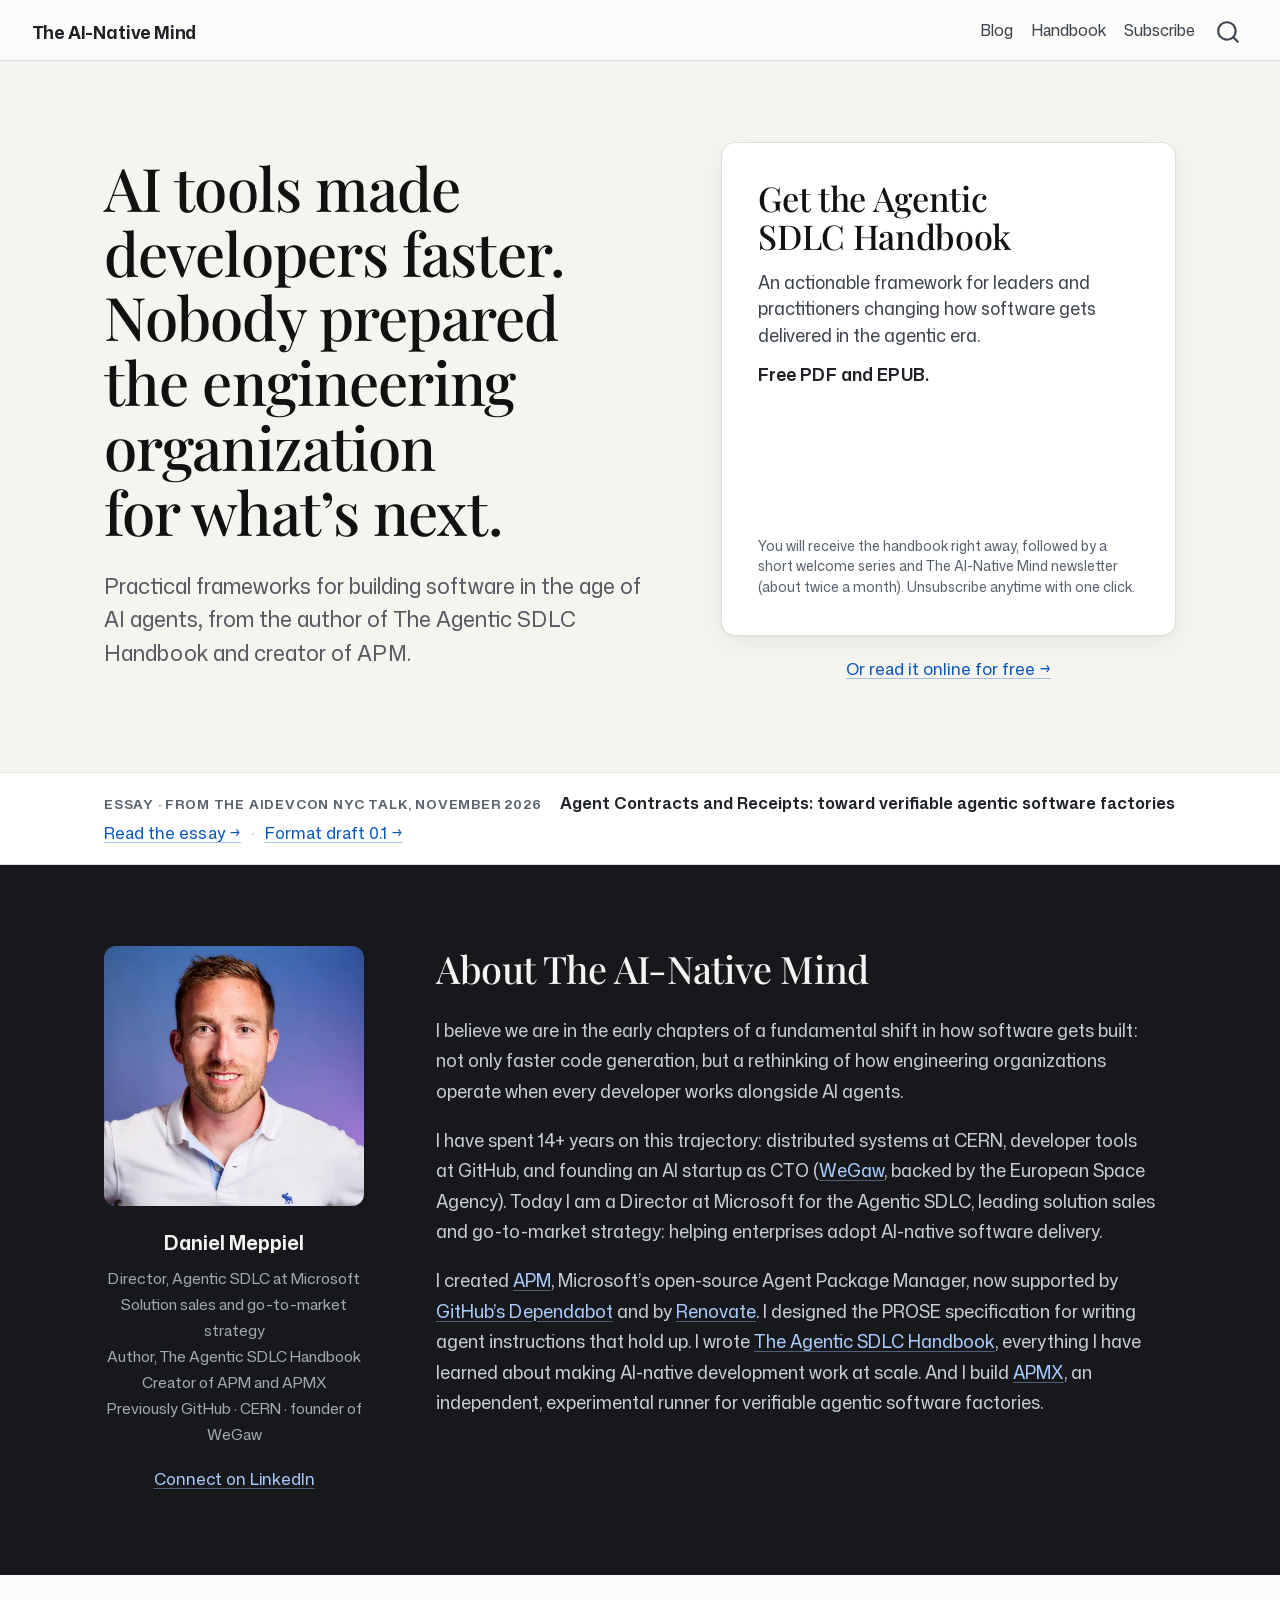
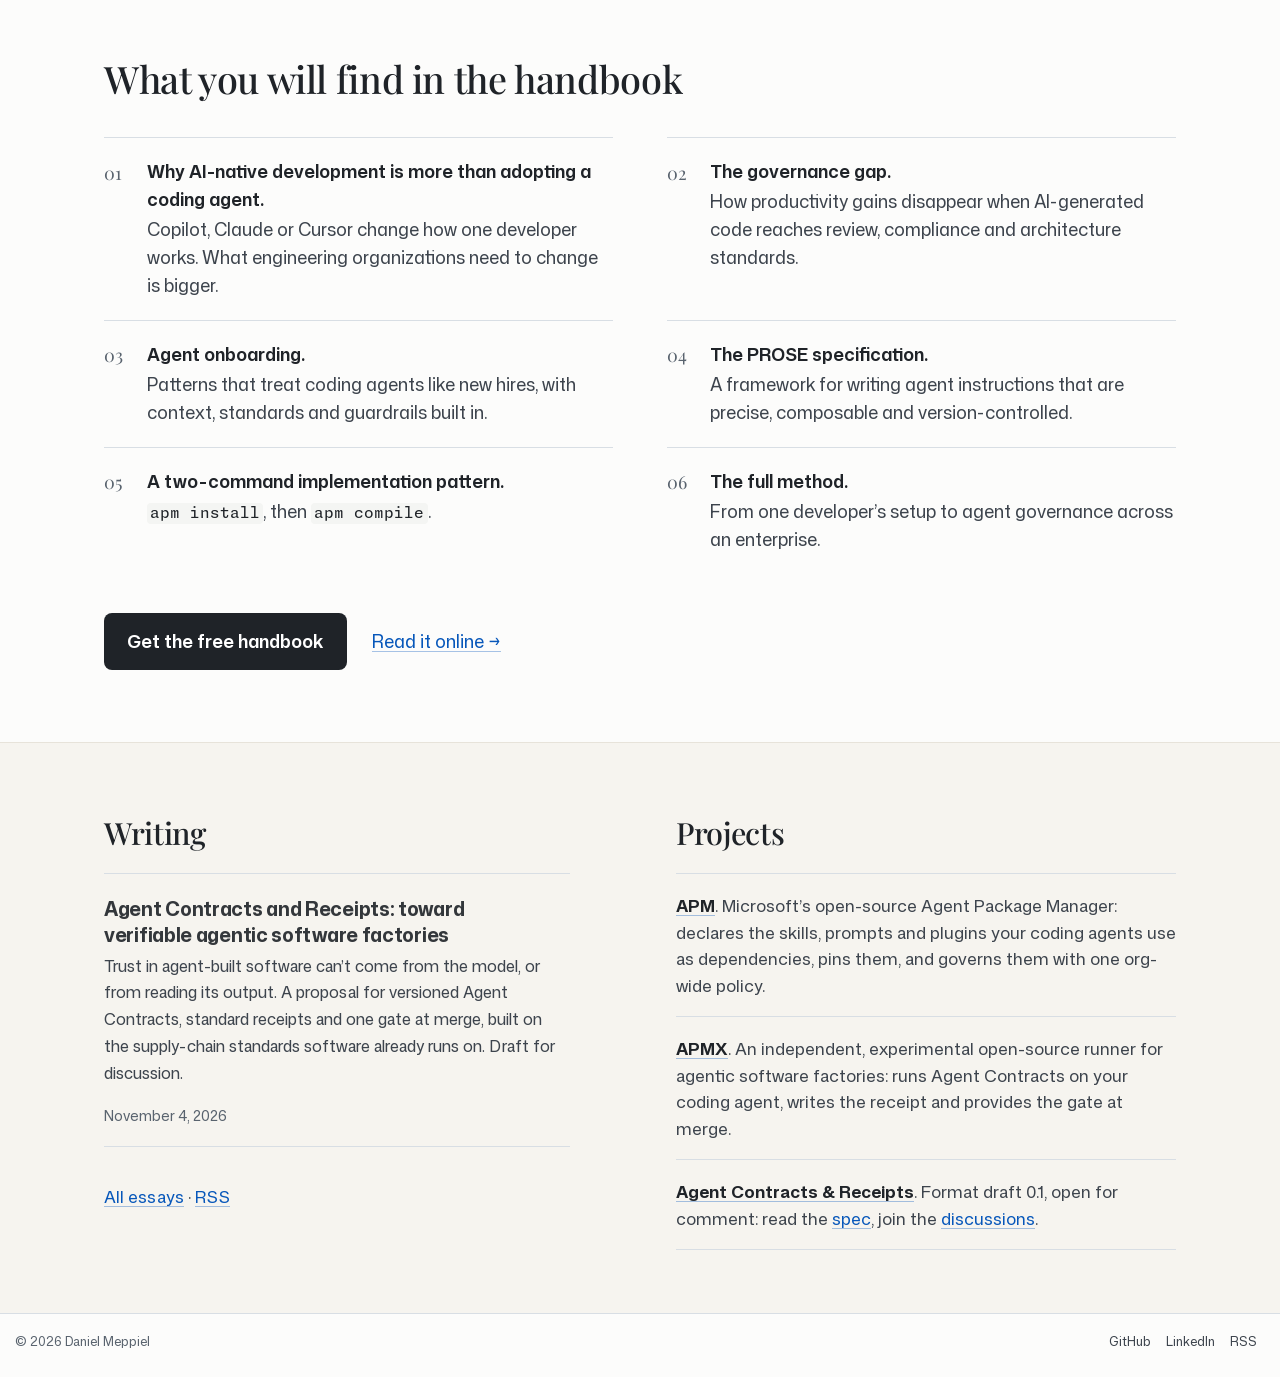
==== docs/index.html @ 6f7d6198 "Bio: Director, Agentic SDLC at Microsoft Co-authored-by: Copilot App <223556219+Copilot@users.norepl" ====
<!DOCTYPE html>
<html xmlns="http://www.w3.org/1999/xhtml" lang="en" xml:lang="en"><head>

<meta charset="utf-8">
<meta name="generator" content="quarto-1.9.36">

<meta name="viewport" content="width=device-width, initial-scale=1.0, user-scalable=yes">

<meta name="description" content="Practical frameworks for building software in the age of AI agents, from Daniel Meppiel, author of The Agentic SDLC Handbook and creator of APM. Get the free handbook.">

<title>The Agentic SDLC Handbook · Daniel Meppiel – The AI-Native Mind</title>
<style>
/* Default styles provided by pandoc.
** See https://pandoc.org/MANUAL.html#variables-for-html for config info.
*/
code{white-space: pre-wrap;}
span.smallcaps{font-variant: small-caps;}
div.columns{display: flex; gap: min(4vw, 1.5em);}
div.column{flex: auto; overflow-x: auto;}
div.hanging-indent{margin-left: 1.5em; text-indent: -1.5em;}
ul.task-list{list-style: none;}
ul.task-list li input[type="checkbox"] {
  width: 0.8em;
  margin: 0 0.8em 0.2em -1em; /* quarto-specific, see https://github.com/quarto-dev/quarto-cli/issues/4556 */ 
  vertical-align: middle;
}
.display.math{display: block; text-align: center; margin: 0.5rem auto;}
</style>


<script src="site_libs/quarto-nav/quarto-nav.js"></script>
<script src="site_libs/quarto-nav/headroom.min.js"></script>
<script src="site_libs/clipboard/clipboard.min.js"></script>
<script src="site_libs/quarto-search/autocomplete.umd.js"></script>
<script src="site_libs/quarto-search/fuse.min.js"></script>
<script src="site_libs/quarto-search/quarto-search.js"></script>
<meta name="quarto:offset" content="./">
<link href="./assets/img/favicon.svg" rel="icon" type="image/svg+xml">
<script src="site_libs/quarto-listing/list.min.js"></script>
<script src="site_libs/quarto-listing/quarto-listing.js"></script>
<script src="site_libs/quarto-html/quarto.js" type="module"></script>
<script src="site_libs/quarto-html/tabsets/tabsets.js" type="module"></script>
<script src="site_libs/quarto-html/popper.min.js"></script>
<script src="site_libs/quarto-html/tippy.umd.min.js"></script>
<link href="site_libs/quarto-html/tippy.css" rel="stylesheet">
<link href="site_libs/quarto-html/quarto-syntax-highlighting-f44e2a23cfc7e3415fe76e5e29364f08.css" rel="stylesheet" id="quarto-text-highlighting-styles">
<script src="site_libs/bootstrap/bootstrap.min.js"></script>
<link href="site_libs/bootstrap/bootstrap-icons.css" rel="stylesheet">
<link href="site_libs/bootstrap/bootstrap-f00a60d0bd0a68527d88dd4123468457.min.css" rel="stylesheet" append-hash="true" id="quarto-bootstrap" data-mode="light">
<script id="quarto-search-options" type="application/json">{
  "location": "navbar",
  "copy-button": false,
  "collapse-after": 3,
  "panel-placement": "end",
  "type": "overlay",
  "limit": 50,
  "keyboard-shortcut": [
    "f",
    "/",
    "s"
  ],
  "show-item-context": false,
  "language": {
    "search-no-results-text": "No results",
    "search-matching-documents-text": "matching documents",
    "search-copy-link-title": "Copy link to search",
    "search-hide-matches-text": "Hide additional matches",
    "search-more-match-text": "more match in this document",
    "search-more-matches-text": "more matches in this document",
    "search-clear-button-title": "Clear",
    "search-text-placeholder": "",
    "search-detached-cancel-button-title": "Cancel",
    "search-submit-button-title": "Submit",
    "search-label": "Search"
  }
}</script>
<script>

  window.document.addEventListener("DOMContentLoaded", function (_event) {
    const listingTargetEl = window.document.querySelector('#listing-post-list .list');
    if (!listingTargetEl) {
      // No listing discovered, do not attach.
      return; 
    }

    const options = {
      valueNames: ['listing-date','listing-title','listing-description',{ data: ['index'] },{ data: ['categories'] },{ data: ['listing-date-sort'] },{ data: ['listing-file-modified-sort'] }],
      
      searchColumns: ["listing-date","listing-title","listing-author","listing-image","listing-description"],
    };

    window['quarto-listings'] = window['quarto-listings'] || {};
    window['quarto-listings']['listing-post-list'] = new List('listing-post-list', options);

    if (window['quarto-listing-loaded']) {
      window['quarto-listing-loaded']();
    }
  });

  window.addEventListener('hashchange',() => {
    if (window['quarto-listing-loaded']) {
      window['quarto-listing-loaded']();
    }
  })
  </script>


<link rel="stylesheet" href="assets/fonts.css">
<meta property="og:title" content="The Agentic SDLC Handbook · Daniel Meppiel">
<meta property="og:description" content="Practical frameworks for building software in the age of AI agents, from Daniel Meppiel, author of The Agentic SDLC Handbook and creator of APM. Get the free handbook.">
<meta property="og:image" content="https://theainativemind.com/blog/agent-contracts-and-receipts/img/intent-in-evidence-out.png">
<meta property="og:site_name" content="The AI-Native Mind">
<meta property="og:locale" content="en_US">
<meta property="og:image:height" content="900">
<meta property="og:image:width" content="1600">
<meta name="twitter:title" content="The Agentic SDLC Handbook · Daniel Meppiel">
<meta name="twitter:description" content="Practical frameworks for building software in the age of AI agents, from Daniel Meppiel, author of The Agentic SDLC Handbook and creator of APM. Get the free handbook.">
<meta name="twitter:image" content="https://theainativemind.com/blog/agent-contracts-and-receipts/img/intent-in-evidence-out.png">
<meta name="twitter:card" content="summary_large_image">
<meta name="twitter:image-height" content="900">
<meta name="twitter:image-width" content="1600">
</head>

<body class="nav-fixed home fullcontent quarto-light">

<div id="quarto-search-results"></div>
  <header id="quarto-header" class="headroom fixed-top">
    <nav class="navbar navbar-expand-sm " data-bs-theme="dark">
      <div class="navbar-container container-fluid">
      <div class="navbar-brand-container mx-auto">
    <a class="navbar-brand" href="./index.html">
    <span class="navbar-title">The AI-Native Mind</span>
    </a>
  </div>
            <div id="quarto-search" class="" title="Search"></div>
          <button class="navbar-toggler" type="button" data-bs-toggle="collapse" data-bs-target="#navbarCollapse" aria-controls="navbarCollapse" role="menu" aria-expanded="false" aria-label="Toggle navigation" onclick="if (window.quartoToggleHeadroom) { window.quartoToggleHeadroom(); }">
  <span class="navbar-toggler-icon"></span>
</button>
          <div class="collapse navbar-collapse" id="navbarCollapse">
            <ul class="navbar-nav navbar-nav-scroll ms-auto">
  <li class="nav-item">
    <a class="nav-link" href="./blog/index.html"> 
<span class="menu-text">Blog</span></a>
  </li>  
  <li class="nav-item">
    <a class="nav-link" href="https://danielmeppiel.github.io/agentic-sdlc-handbook/?utm_source=theainativemind"> 
<span class="menu-text">Handbook</span></a>
  </li>  
  <li class="nav-item">
    <a class="nav-link" href="./index.html#subscribe"> 
<span class="menu-text">Subscribe</span></a>
  </li>  
</ul>
          </div> <!-- /navcollapse -->
            <div class="quarto-navbar-tools">
</div>
      </div> <!-- /container-fluid -->
    </nav>
</header>
<!-- content -->
<div id="quarto-content" class="quarto-container page-layout-custom page-navbar">
<!-- sidebar -->
<!-- margin-sidebar -->
<!-- main -->

<header id="title-block-header" class="quarto-title-block" hidden=""></header>


<div class="hero">
<div class="wrap hero-grid">
<div class="hero-copy">
<h1 class="display">AI tools made developers faster. Nobody prepared the engineering organization for what’s next.</h1>
<p><span class="hero-sub">Practical frameworks for building software in the age of AI agents, from the author of The Agentic SDLC Handbook and creator of APM.</span></p>
</div>
<div class="hero-aside">
<div id="subscribe" class="form-card">
<h2 class="card-title">Get the Agentic SDLC Handbook</h2>
<p>An actionable framework for leaders and practitioners changing how software gets delivered in the agentic era.</p>
<p><strong>Free PDF and EPUB.</strong></p>
<div class="kit-embed">
<!-- KIT_FORM_EMBED -->
<script async="" data-uid="6bee764071" src="https://the-ai-native-mind.kit.com/6bee764071/index.js"></script>
</div>
<p><span class="fine">You will receive the handbook right away, followed by a short welcome series and The AI-Native Mind newsletter (about twice a month). Unsubscribe anytime with one click.</span></p>
</div>
<p><span class="read-online"><a href="https://danielmeppiel.github.io/agentic-sdlc-handbook/?utm_source=theainativemind">Or read it online for free →</a></span></p>
</div>
</div>
</div>
<div class="essay-strip">
<div class="wrap">
<p><span class="strip-label">Essay · from the aiDevCon NYC talk, November 2026</span> <span class="strip-title">Agent Contracts and Receipts: toward verifiable agentic software factories</span> <span class="strip-links"><a href="./blog/agent-contracts-and-receipts/">Read the essay →</a> <span class="sep">·</span> <a href="https://github.com/danielmeppiel/agent-contracts/tree/main/spec">Format draft 0.1 →</a></span></p>
</div>
</div>
<div id="about" class="about">
<div class="wrap about-grid">
<div class="about-person">
<picture>
  <source srcset="assets/img/daniel-meppiel.webp" type="image/webp">
  <img src="assets/img/daniel-meppiel.jpg" width="466" height="466" alt="Portrait of Daniel Meppiel" class="about-photo" loading="lazy">
</picture>
<p><span class="about-name">Daniel Meppiel</span></p>
<div class="about-creds">
<p>Director, Agentic SDLC at Microsoft<br> Solution sales and go-to-market strategy<br> Author, The Agentic SDLC Handbook<br> Creator of APM and APMX<br> Previously GitHub · CERN · founder of WeGaw</p>
</div>
<p><a href="https://www.linkedin.com/in/danielmeppiel/" class="about-link">Connect on LinkedIn</a></p>
</div>
<section id="about-the-ai-native-mind" class="level2 about-text">
<h2 data-anchor-id="about-the-ai-native-mind">About The AI-Native Mind</h2>
<p>I believe we are in the early chapters of a fundamental shift in how software gets built: not only faster code generation, but a rethinking of how engineering organizations operate when every developer works alongside AI agents.</p>
<p>I have spent 14+ years on this trajectory: distributed systems at CERN, developer tools at GitHub, and founding an AI startup as CTO (<a href="https://wegaw.com/">WeGaw</a>, backed by the European Space Agency). Today I am a Director at Microsoft for the Agentic SDLC, leading solution sales and go-to-market strategy: helping enterprises adopt AI-native software delivery.</p>
<p>I created <a href="https://github.com/microsoft/apm">APM</a>, Microsoft’s open-source Agent Package Manager, now supported by <a href="https://github.blog/changelog/2026-11-03-dependabot-version-updates-support-agent-package-manager/">GitHub’s Dependabot</a> and by <a href="https://docs.renovatebot.com/modules/manager/apm/">Renovate</a>. I designed the PROSE specification for writing agent instructions that hold up. I wrote <a href="https://danielmeppiel.github.io/agentic-sdlc-handbook/?utm_source=theainativemind">The Agentic SDLC Handbook</a>, everything I have learned about making AI-native development work at scale. And I build <a href="https://github.com/danielmeppiel/apmx">APMX</a>, an independent, experimental runner for verifiable agentic software factories.</p>
</section>
</div>
</div>
<div id="handbook" class="inside">
<section id="what-you-will-find-in-the-handbook" class="level2 wrap">
<h2 data-anchor-id="what-you-will-find-in-the-handbook">What you will find in the handbook</h2>
<div class="inside-list">
<ol type="1">
<li><strong>Why AI-native development is more than adopting a coding agent.</strong> Copilot, Claude or Cursor change how one developer works. What engineering organizations need to change is bigger.</li>
<li><strong>The governance gap.</strong> How productivity gains disappear when AI-generated code reaches review, compliance and architecture standards.</li>
<li><strong>Agent onboarding.</strong> Patterns that treat coding agents like new hires, with context, standards and guardrails built in.</li>
<li><strong>The PROSE specification.</strong> A framework for writing agent instructions that are precise, composable and version-controlled.</li>
<li><strong>A two-command implementation pattern.</strong> <code>apm install</code>, then <code>apm compile</code>.</li>
<li><strong>The full method.</strong> From one developer’s setup to agent governance across an enterprise.</li>
</ol>
</div>
<div class="cta-row">
<p><a href="#subscribe" class="btn-ink">Get the free handbook</a> <a href="https://danielmeppiel.github.io/agentic-sdlc-handbook/?utm_source=theainativemind" class="cta-quiet">Read it online →</a></p>
</div>
</section>
</div>
<div class="more">
<div class="wrap more-grid">
<section id="writing" class="level2 more-col">
<h2 data-anchor-id="writing">Writing</h2>
<div id="listing-post-list" class="quarto-listing quarto-listing-container-default">
<div class="list quarto-listing-default">
<div class="quarto-post image-right" data-index="0" data-categories="YWdlbnRpYy1zZGxjJTJDc3VwcGx5LWNoYWlu" data-listing-date-sort="1793768400000" data-listing-file-modified-sort="1793766540872" data-listing-date-modified-sort="NaN" data-listing-reading-time-sort="21" data-listing-word-count-sort="4009">
<div class="body">
<h3 class="no-anchor listing-title">
<a href="./blog/agent-contracts-and-receipts/index.html" class="no-external">Agent Contracts and Receipts: toward verifiable agentic software factories</a>
</h3>
<div class="delink listing-description"><a href="./blog/agent-contracts-and-receipts/index.html" class="no-external">
<p>Trust in agent-built software can’t come from the model, or from reading its output. A proposal for versioned Agent Contracts, standard receipts and one gate at merge, built on the supply-chain standards software already runs on. Draft for discussion.</p>
</a></div>
</div>
<div class="metadata">
<a href="./blog/agent-contracts-and-receipts/index.html" class="no-external">
<div class="listing-date">
November 4, 2026
</div>
</a>
</div>
</div>
</div>
<div class="listing-no-matching d-none">No matching items</div>
</div>
<p><a href="./blog/">All essays</a> · <a href="./blog/index.xml">RSS</a></p>
</section>
<section id="projects" class="level2 more-col">
<h2 data-anchor-id="projects">Projects</h2>
<div class="project-list">
<ul>
<li><a href="https://github.com/microsoft/apm" class="project-name">APM</a>. Microsoft’s open-source Agent Package Manager: declares the skills, prompts and plugins your coding agents use as dependencies, pins them, and governs them with one org-wide policy.</li>
<li><a href="https://github.com/danielmeppiel/apmx" class="project-name">APMX</a>. An independent, experimental open-source runner for agentic software factories: runs Agent Contracts on your coding agent, writes the receipt and provides the gate at merge.</li>
<li><a href="https://github.com/danielmeppiel/agent-contracts" class="project-name">Agent Contracts &amp; Receipts</a>. Format draft 0.1, open for comment: read the <a href="https://github.com/danielmeppiel/agent-contracts/tree/main/spec">spec</a>, join the <a href="https://github.com/danielmeppiel/agent-contracts/discussions">discussions</a>.</li>
</ul>
</div>
</section>
</div>
</div>





<script id="quarto-html-after-body" type="application/javascript">
  window.document.addEventListener("DOMContentLoaded", function (event) {
    const isCodeAnnotation = (el) => {
      for (const clz of el.classList) {
        if (clz.startsWith('code-annotation-')) {                     
          return true;
        }
      }
      return false;
    }
    const onCopySuccess = function(e) {
      // button target
      const button = e.trigger;
      // don't keep focus
      button.blur();
      // flash "checked"
      button.classList.add('code-copy-button-checked');
      var currentTitle = button.getAttribute("title");
      button.setAttribute("title", "Copied!");
      let tooltip;
      if (window.bootstrap) {
        button.setAttribute("data-bs-toggle", "tooltip");
        button.setAttribute("data-bs-placement", "left");
        button.setAttribute("data-bs-title", "Copied!");
        tooltip = new bootstrap.Tooltip(button, 
          { trigger: "manual", 
            customClass: "code-copy-button-tooltip",
            offset: [0, -8]});
        tooltip.show();    
      }
      setTimeout(function() {
        if (tooltip) {
          tooltip.hide();
          button.removeAttribute("data-bs-title");
          button.removeAttribute("data-bs-toggle");
          button.removeAttribute("data-bs-placement");
        }
        button.setAttribute("title", currentTitle);
        button.classList.remove('code-copy-button-checked');
      }, 1000);
      // clear code selection
      e.clearSelection();
    }
    const getTextToCopy = function(trigger) {
      const outerScaffold = trigger.parentElement.cloneNode(true);
      const codeEl = outerScaffold.querySelector('code');
      for (const childEl of codeEl.children) {
        if (isCodeAnnotation(childEl)) {
          childEl.remove();
        }
      }
      return codeEl.innerText;
    }
    const clipboard = new window.ClipboardJS('.code-copy-button:not([data-in-quarto-modal])', {
      text: getTextToCopy
    });
    clipboard.on('success', onCopySuccess);
    if (window.document.getElementById('quarto-embedded-source-code-modal')) {
      const clipboardModal = new window.ClipboardJS('.code-copy-button[data-in-quarto-modal]', {
        text: getTextToCopy,
        container: window.document.getElementById('quarto-embedded-source-code-modal')
      });
      clipboardModal.on('success', onCopySuccess);
    }
      var localhostRegex = new RegExp(/^(?:http|https):\/\/localhost\:?[0-9]*\//);
      var mailtoRegex = new RegExp(/^mailto:/);
        var filterRegex = new RegExp("https:\/\/theainativemind\.com");
      var isInternal = (href) => {
          return filterRegex.test(href) || localhostRegex.test(href) || mailtoRegex.test(href);
      }
      // Inspect non-navigation links and adorn them if external
     var links = window.document.querySelectorAll('a[href]:not(.nav-link):not(.navbar-brand):not(.toc-action):not(.sidebar-link):not(.sidebar-item-toggle):not(.pagination-link):not(.no-external):not([aria-hidden]):not(.dropdown-item):not(.quarto-navigation-tool):not(.about-link)');
      for (var i=0; i<links.length; i++) {
        const link = links[i];
        if (!isInternal(link.href)) {
          // undo the damage that might have been done by quarto-nav.js in the case of
          // links that we want to consider external
          if (link.dataset.originalHref !== undefined) {
            link.href = link.dataset.originalHref;
          }
        }
      }
    function tippyHover(el, contentFn, onTriggerFn, onUntriggerFn) {
      const config = {
        allowHTML: true,
        maxWidth: 500,
        delay: 100,
        arrow: false,
        appendTo: function(el) {
            return el.parentElement;
        },
        interactive: true,
        interactiveBorder: 10,
        theme: 'quarto',
        placement: 'bottom-start',
      };
      if (contentFn) {
        config.content = contentFn;
      }
      if (onTriggerFn) {
        config.onTrigger = onTriggerFn;
      }
      if (onUntriggerFn) {
        config.onUntrigger = onUntriggerFn;
      }
      window.tippy(el, config); 
    }
    const noterefs = window.document.querySelectorAll('a[role="doc-noteref"]');
    for (var i=0; i<noterefs.length; i++) {
      const ref = noterefs[i];
      tippyHover(ref, function() {
        // use id or data attribute instead here
        let href = ref.getAttribute('data-footnote-href') || ref.getAttribute('href');
        try { href = new URL(href).hash; } catch {}
        const id = href.replace(/^#\/?/, "");
        const note = window.document.getElementById(id);
        if (note) {
          return note.innerHTML;
        } else {
          return "";
        }
      });
    }
    const xrefs = window.document.querySelectorAll('a.quarto-xref');
    const processXRef = (id, note) => {
      // Strip column container classes
      const stripColumnClz = (el) => {
        el.classList.remove("page-full", "page-columns");
        if (el.children) {
          for (const child of el.children) {
            stripColumnClz(child);
          }
        }
      }
      stripColumnClz(note)
      if (id === null || id.startsWith('sec-')) {
        // Special case sections, only their first couple elements
        const container = document.createElement("div");
        if (note.children && note.children.length > 2) {
          container.appendChild(note.children[0].cloneNode(true));
          for (let i = 1; i < note.children.length; i++) {
            const child = note.children[i];
            if (child.tagName === "P" && child.innerText === "") {
              continue;
            } else {
              container.appendChild(child.cloneNode(true));
              break;
            }
          }
          if (window.Quarto?.typesetMath) {
            window.Quarto.typesetMath(container);
          }
          return container.innerHTML
        } else {
          if (window.Quarto?.typesetMath) {
            window.Quarto.typesetMath(note);
          }
          return note.innerHTML;
        }
      } else {
        // Remove any anchor links if they are present
        const anchorLink = note.querySelector('a.anchorjs-link');
        if (anchorLink) {
          anchorLink.remove();
        }
        if (window.Quarto?.typesetMath) {
          window.Quarto.typesetMath(note);
        }
        if (note.classList.contains("callout")) {
          return note.outerHTML;
        } else {
          return note.innerHTML;
        }
      }
    }
    for (var i=0; i<xrefs.length; i++) {
      const xref = xrefs[i];
      tippyHover(xref, undefined, function(instance) {
        instance.disable();
        let url = xref.getAttribute('href');
        let hash = undefined; 
        if (url.startsWith('#')) {
          hash = url;
        } else {
          try { hash = new URL(url).hash; } catch {}
        }
        if (hash) {
          const id = hash.replace(/^#\/?/, "");
          const note = window.document.getElementById(id);
          if (note !== null) {
            try {
              const html = processXRef(id, note.cloneNode(true));
              instance.setContent(html);
            } finally {
              instance.enable();
              instance.show();
            }
          } else {
            // See if we can fetch this
            fetch(url.split('#')[0])
            .then(res => res.text())
            .then(html => {
              const parser = new DOMParser();
              const htmlDoc = parser.parseFromString(html, "text/html");
              const note = htmlDoc.getElementById(id);
              if (note !== null) {
                const html = processXRef(id, note);
                instance.setContent(html);
              } 
            }).finally(() => {
              instance.enable();
              instance.show();
            });
          }
        } else {
          // See if we can fetch a full url (with no hash to target)
          // This is a special case and we should probably do some content thinning / targeting
          fetch(url)
          .then(res => res.text())
          .then(html => {
            const parser = new DOMParser();
            const htmlDoc = parser.parseFromString(html, "text/html");
            const note = htmlDoc.querySelector('main.content');
            if (note !== null) {
              // This should only happen for chapter cross references
              // (since there is no id in the URL)
              // remove the first header
              if (note.children.length > 0 && note.children[0].tagName === "HEADER") {
                note.children[0].remove();
              }
              const html = processXRef(null, note);
              instance.setContent(html);
            } 
          }).finally(() => {
            instance.enable();
            instance.show();
          });
        }
      }, function(instance) {
      });
    }
        let selectedAnnoteEl;
        const selectorForAnnotation = ( cell, annotation) => {
          let cellAttr = 'data-code-cell="' + cell + '"';
          let lineAttr = 'data-code-annotation="' +  annotation + '"';
          const selector = 'span[' + cellAttr + '][' + lineAttr + ']';
          return selector;
        }
        const selectCodeLines = (annoteEl) => {
          const doc = window.document;
          const targetCell = annoteEl.getAttribute("data-target-cell");
          const targetAnnotation = annoteEl.getAttribute("data-target-annotation");
          const annoteSpan = window.document.querySelector(selectorForAnnotation(targetCell, targetAnnotation));
          const lines = annoteSpan.getAttribute("data-code-lines").split(",");
          const lineIds = lines.map((line) => {
            return targetCell + "-" + line;
          })
          let top = null;
          let height = null;
          let parent = null;
          if (lineIds.length > 0) {
              //compute the position of the single el (top and bottom and make a div)
              const el = window.document.getElementById(lineIds[0]);
              top = el.offsetTop;
              height = el.offsetHeight;
              parent = el.parentElement.parentElement;
            if (lineIds.length > 1) {
              const lastEl = window.document.getElementById(lineIds[lineIds.length - 1]);
              const bottom = lastEl.offsetTop + lastEl.offsetHeight;
              height = bottom - top;
            }
            if (top !== null && height !== null && parent !== null) {
              // cook up a div (if necessary) and position it 
              let div = window.document.getElementById("code-annotation-line-highlight");
              if (div === null) {
                div = window.document.createElement("div");
                div.setAttribute("id", "code-annotation-line-highlight");
                div.style.position = 'absolute';
                parent.appendChild(div);
              }
              div.style.top = top - 2 + "px";
              div.style.height = height + 4 + "px";
              div.style.left = 0;
              let gutterDiv = window.document.getElementById("code-annotation-line-highlight-gutter");
              if (gutterDiv === null) {
                gutterDiv = window.document.createElement("div");
                gutterDiv.setAttribute("id", "code-annotation-line-highlight-gutter");
                gutterDiv.style.position = 'absolute';
                const codeCell = window.document.getElementById(targetCell);
                const gutter = codeCell.querySelector('.code-annotation-gutter');
                gutter.appendChild(gutterDiv);
              }
              gutterDiv.style.top = top - 2 + "px";
              gutterDiv.style.height = height + 4 + "px";
            }
            selectedAnnoteEl = annoteEl;
          }
        };
        const unselectCodeLines = () => {
          const elementsIds = ["code-annotation-line-highlight", "code-annotation-line-highlight-gutter"];
          elementsIds.forEach((elId) => {
            const div = window.document.getElementById(elId);
            if (div) {
              div.remove();
            }
          });
          selectedAnnoteEl = undefined;
        };
          // Handle positioning of the toggle
      window.addEventListener(
        "resize",
        throttle(() => {
          elRect = undefined;
          if (selectedAnnoteEl) {
            selectCodeLines(selectedAnnoteEl);
          }
        }, 10)
      );
      function throttle(fn, ms) {
      let throttle = false;
      let timer;
        return (...args) => {
          if(!throttle) { // first call gets through
              fn.apply(this, args);
              throttle = true;
          } else { // all the others get throttled
              if(timer) clearTimeout(timer); // cancel #2
              timer = setTimeout(() => {
                fn.apply(this, args);
                timer = throttle = false;
              }, ms);
          }
        };
      }
        // Attach click handler to the DT
        const annoteDls = window.document.querySelectorAll('dt[data-target-cell]');
        for (const annoteDlNode of annoteDls) {
          annoteDlNode.addEventListener('click', (event) => {
            const clickedEl = event.target;
            if (clickedEl !== selectedAnnoteEl) {
              unselectCodeLines();
              const activeEl = window.document.querySelector('dt[data-target-cell].code-annotation-active');
              if (activeEl) {
                activeEl.classList.remove('code-annotation-active');
              }
              selectCodeLines(clickedEl);
              clickedEl.classList.add('code-annotation-active');
            } else {
              // Unselect the line
              unselectCodeLines();
              clickedEl.classList.remove('code-annotation-active');
            }
          });
        }
    const findCites = (el) => {
      const parentEl = el.parentElement;
      if (parentEl) {
        const cites = parentEl.dataset.cites;
        if (cites) {
          return {
            el,
            cites: cites.split(' ')
          };
        } else {
          return findCites(el.parentElement)
        }
      } else {
        return undefined;
      }
    };
    var bibliorefs = window.document.querySelectorAll('a[role="doc-biblioref"]');
    for (var i=0; i<bibliorefs.length; i++) {
      const ref = bibliorefs[i];
      const citeInfo = findCites(ref);
      if (citeInfo) {
        tippyHover(citeInfo.el, function() {
          var popup = window.document.createElement('div');
          citeInfo.cites.forEach(function(cite) {
            var citeDiv = window.document.createElement('div');
            citeDiv.classList.add('hanging-indent');
            citeDiv.classList.add('csl-entry');
            var biblioDiv = window.document.getElementById('ref-' + cite);
            if (biblioDiv) {
              citeDiv.innerHTML = biblioDiv.innerHTML;
            }
            popup.appendChild(citeDiv);
          });
          return popup.innerHTML;
        });
      }
    }
  });
  </script>
</div> <!-- /content -->
<footer class="footer">
  <div class="nav-footer">
    <div class="nav-footer-left">
<p>© 2026 Daniel Meppiel</p>
</div>   
    <div class="nav-footer-center">
      &nbsp;
    </div>
    <div class="nav-footer-right">
      <ul class="footer-items list-unstyled">
    <li class="nav-item">
    <a class="nav-link" href="https://github.com/danielmeppiel">
<p>GitHub</p>
</a>
  </li>  
    <li class="nav-item">
    <a class="nav-link" href="https://www.linkedin.com/in/danielmeppiel/">
<p>LinkedIn</p>
</a>
  </li>  
    <li class="nav-item">
    <a class="nav-link" href="./blog/index.xml">
<p>RSS</p>
</a>
  </li>  
</ul>
    </div>
  </div>
</footer>




</body></html>
---- docs/site_libs/quarto-html/tippy.css ----
.tippy-box[data-animation=fade][data-state=hidden]{opacity:0}[data-tippy-root]{max-width:calc(100vw - 10px)}.tippy-box{position:relative;background-color:#333;color:#fff;border-radius:4px;font-size:14px;line-height:1.4;white-space:normal;outline:0;transition-property:transform,visibility,opacity}.tippy-box[data-placement^=top]>.tippy-arrow{bottom:0}.tippy-box[data-placement^=top]>.tippy-arrow:before{bottom:-7px;left:0;border-width:8px 8px 0;border-top-color:initial;transform-origin:center top}.tippy-box[data-placement^=bottom]>.tippy-arrow{top:0}.tippy-box[data-placement^=bottom]>.tippy-arrow:before{top:-7px;left:0;border-width:0 8px 8px;border-bottom-color:initial;transform-origin:center bottom}.tippy-box[data-placement^=left]>.tippy-arrow{right:0}.tippy-box[data-placement^=left]>.tippy-arrow:before{border-width:8px 0 8px 8px;border-left-color:initial;right:-7px;transform-origin:center left}.tippy-box[data-placement^=right]>.tippy-arrow{left:0}.tippy-box[data-placement^=right]>.tippy-arrow:before{left:-7px;border-width:8px 8px 8px 0;border-right-color:initial;transform-origin:center right}.tippy-box[data-inertia][data-state=visible]{transition-timing-function:cubic-bezier(.54,1.5,.38,1.11)}.tippy-arrow{width:16px;height:16px;color:#333}.tippy-arrow:before{content:"";position:absolute;border-color:transparent;border-style:solid}.tippy-content{position:relative;padding:5px 9px;z-index:1}
---- docs/site_libs/quarto-html/quarto-syntax-highlighting-f44e2a23cfc7e3415fe76e5e29364f08.css ----
/* quarto syntax highlight colors */
:root {
  --quarto-hl-al-color: #ff5555;
  --quarto-hl-an-color: #6a737d;
  --quarto-hl-at-color: #d73a49;
  --quarto-hl-bn-color: #005cc5;
  --quarto-hl-bu-color: #d73a49;
  --quarto-hl-ch-color: #032f62;
  --quarto-hl-co-color: #6a737d;
  --quarto-hl-cv-color: #6a737d;
  --quarto-hl-cn-color: #005cc5;
  --quarto-hl-cf-color: #d73a49;
  --quarto-hl-dt-color: #d73a49;
  --quarto-hl-dv-color: #005cc5;
  --quarto-hl-do-color: #6a737d;
  --quarto-hl-er-color: #ff5555;
  --quarto-hl-ex-color: #d73a49;
  --quarto-hl-fl-color: #005cc5;
  --quarto-hl-fu-color: #6f42c1;
  --quarto-hl-im-color: #032f62;
  --quarto-hl-in-color: #6a737d;
  --quarto-hl-kw-color: #d73a49;
  --quarto-hl-op-color: #24292e;
  --quarto-hl-pp-color: #d73a49;
  --quarto-hl-re-color: #6a737d;
  --quarto-hl-sc-color: #005cc5;
  --quarto-hl-ss-color: #032f62;
  --quarto-hl-st-color: #032f62;
  --quarto-hl-va-color: #e36209;
  --quarto-hl-vs-color: #032f62;
  --quarto-hl-wa-color: #ff5555;
}

/* other quarto variables */
:root {
  --quarto-font-monospace: "Monaspace Neon", ui-monospace, SFMono-Regular, Menlo, Consolas, monospace;
}

/* syntax highlight based on Pandoc's rules */
pre > code.sourceCode > span {
  color: #24292e;
}

code.sourceCode > span {
  color: #24292e;
}

div.sourceCode,
div.sourceCode pre.sourceCode {
  color: #24292e;
}

/* Normal */
code span {
  color: #24292e;
}

/* Alert */
code span.al {
  font-weight: bold;
  color: #ff5555;
}

/* Annotation */
code span.an {
  color: #6a737d;
}

/* Attribute */
code span.at {
  color: #d73a49;
}

/* BaseN */
code span.bn {
  color: #005cc5;
}

/* BuiltIn */
code span.bu {
  color: #d73a49;
}

/* ControlFlow */
code span.cf {
  color: #d73a49;
}

/* Char */
code span.ch {
  color: #032f62;
}

/* Constant */
code span.cn {
  color: #005cc5;
}

/* Comment */
code span.co {
  color: #6a737d;
}

/* CommentVar */
code span.cv {
  color: #6a737d;
}

/* Documentation */
code span.do {
  color: #6a737d;
}

/* DataType */
code span.dt {
  color: #d73a49;
}

/* DecVal */
code span.dv {
  color: #005cc5;
}

/* Error */
code span.er {
  color: #ff5555;
  text-decoration: underline;
}

/* Extension */
code span.ex {
  font-weight: bold;
  color: #d73a49;
}

/* Float */
code span.fl {
  color: #005cc5;
}

/* Function */
code span.fu {
  color: #6f42c1;
}

/* Import */
code span.im {
  color: #032f62;
}

/* Information */
code span.in {
  color: #6a737d;
}

/* Keyword */
code span.kw {
  color: #d73a49;
}

/* Operator */
code span.op {
  color: #24292e;
}

/* Preprocessor */
code span.pp {
  color: #d73a49;
}

/* RegionMarker */
code span.re {
  color: #6a737d;
}

/* SpecialChar */
code span.sc {
  color: #005cc5;
}

/* SpecialString */
code span.ss {
  color: #032f62;
}

/* String */
code span.st {
  color: #032f62;
}

/* Variable */
code span.va {
  color: #e36209;
}

/* VerbatimString */
code span.vs {
  color: #032f62;
}

/* Warning */
code span.wa {
  color: #ff5555;
}

.prevent-inlining {
  content: "</";
}

/*# sourceMappingURL=251f20b26904855249ef5502771ef639.css.map */
---- docs/assets/fonts.css ----
/* Self-hosted fonts, SIL Open Font License 1.1. Licences in fonts/. */
@font-face {
  font-family: "Mona Sans";
  src: url("fonts/mona-sans.woff2") format("woff2");
  font-weight: 200 900;
  font-stretch: 75% 125%;
  font-display: swap;
}
@font-face {
  font-family: "Monaspace Neon";
  src: url("fonts/monaspace-neon-400.woff2") format("woff2");
  font-weight: 400;
  font-display: swap;
}
@font-face {
  font-family: "Playfair Display";
  src: url("fonts/playfair-display.woff2") format("woff2");
  font-weight: 400 900;
  font-display: swap;
}
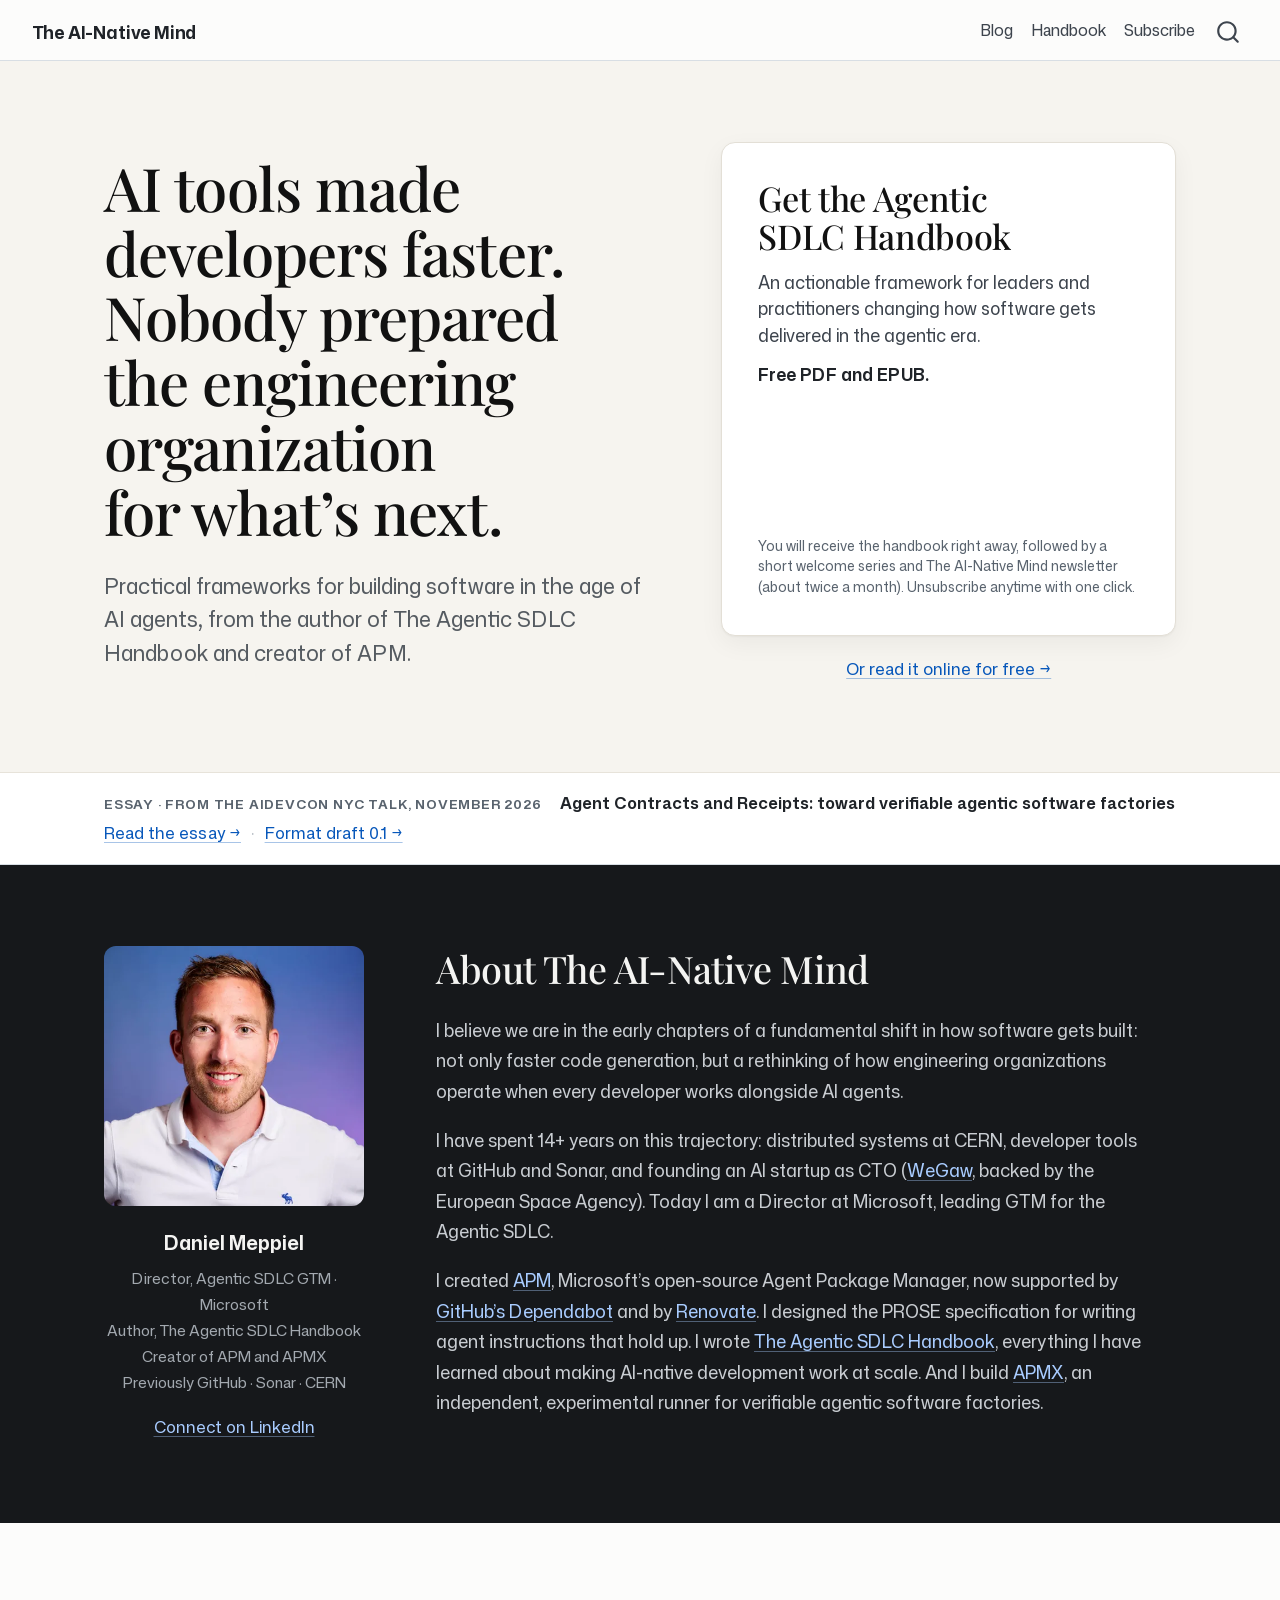
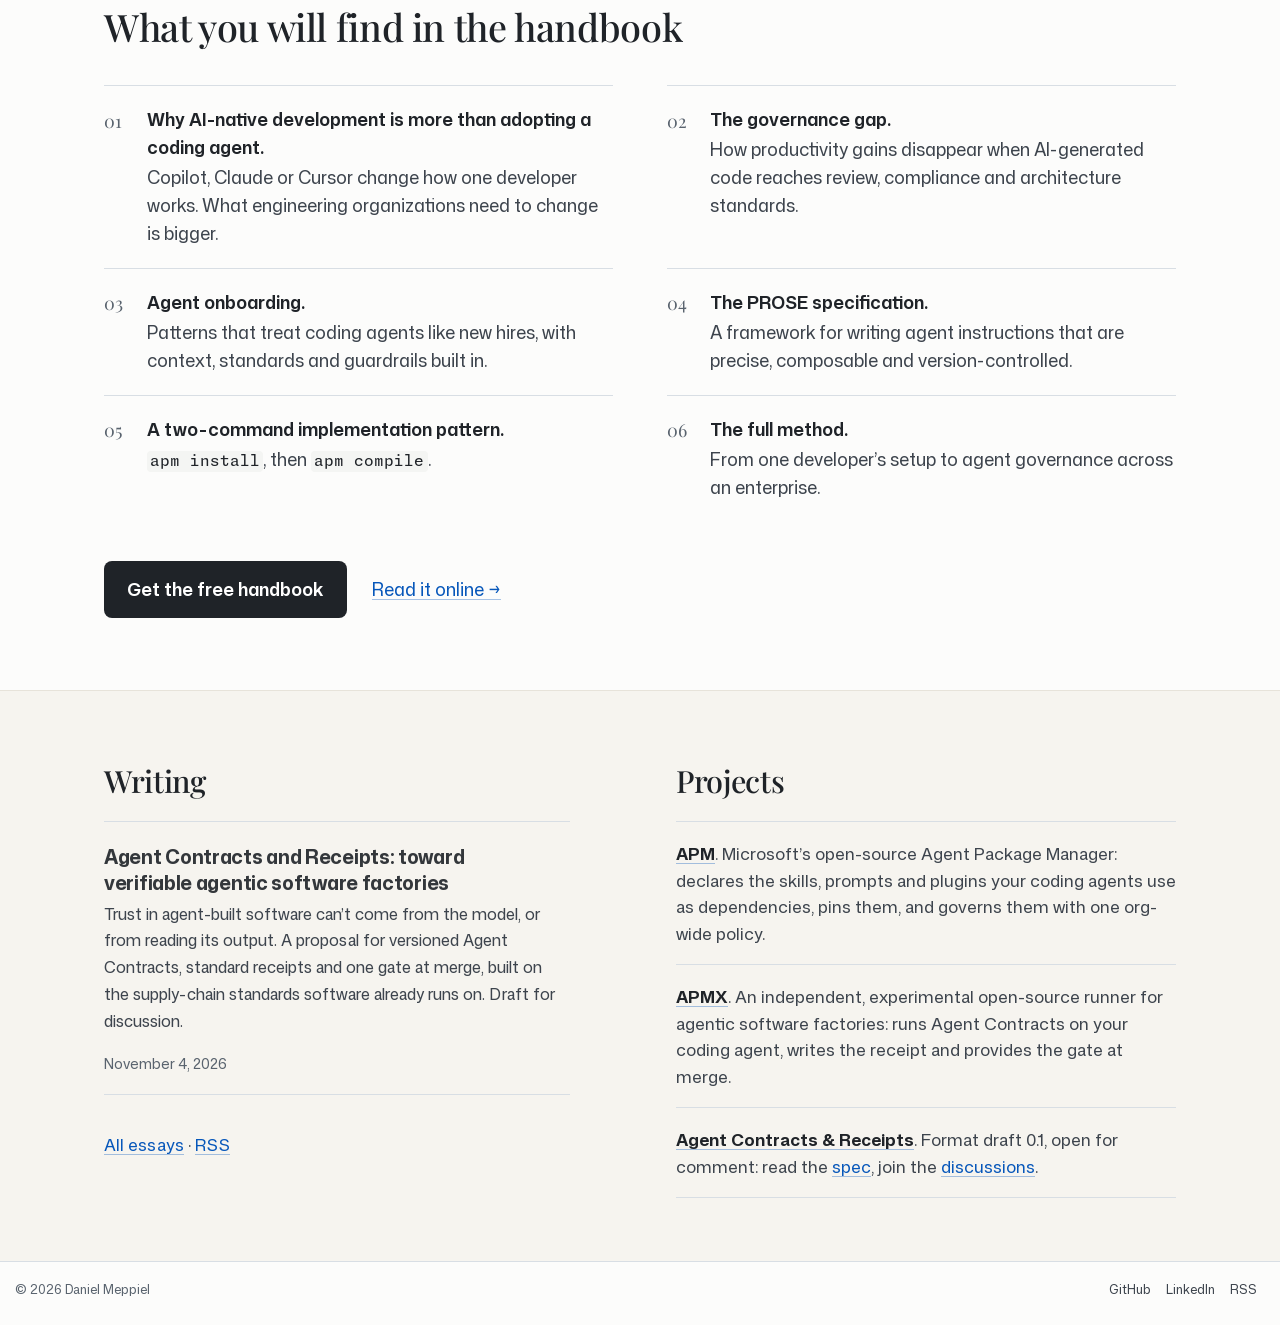
==== commit 6ec83256: "Bio: simplify role, add Sonar Co-authored-by: Copilot App <223556219+Copilot@users.noreply.github.co" ====
--- a/docs/index.html
+++ b/docs/index.html
@@ -201,14 +201,14 @@
 </picture>
 <p><span class="about-name">Daniel Meppiel</span></p>
 <div class="about-creds">
-<p>Director, Agentic SDLC at Microsoft<br> Solution sales and go-to-market strategy<br> Author, The Agentic SDLC Handbook<br> Creator of APM and APMX<br> Previously GitHub · CERN · founder of WeGaw</p>
+<p>Director, Agentic SDLC GTM · Microsoft<br> Author, The Agentic SDLC Handbook<br> Creator of APM and APMX<br> Previously GitHub · Sonar · CERN</p>
 </div>
 <p><a href="https://www.linkedin.com/in/danielmeppiel/" class="about-link">Connect on LinkedIn</a></p>
 </div>
 <section id="about-the-ai-native-mind" class="level2 about-text">
 <h2 data-anchor-id="about-the-ai-native-mind">About The AI-Native Mind</h2>
 <p>I believe we are in the early chapters of a fundamental shift in how software gets built: not only faster code generation, but a rethinking of how engineering organizations operate when every developer works alongside AI agents.</p>
-<p>I have spent 14+ years on this trajectory: distributed systems at CERN, developer tools at GitHub, and founding an AI startup as CTO (<a href="https://wegaw.com/">WeGaw</a>, backed by the European Space Agency). Today I am a Director at Microsoft for the Agentic SDLC, leading solution sales and go-to-market strategy: helping enterprises adopt AI-native software delivery.</p>
+<p>I have spent 14+ years on this trajectory: distributed systems at CERN, developer tools at GitHub and Sonar, and founding an AI startup as CTO (<a href="https://wegaw.com/">WeGaw</a>, backed by the European Space Agency). Today I am a Director at Microsoft, leading GTM for the Agentic SDLC.</p>
 <p>I created <a href="https://github.com/microsoft/apm">APM</a>, Microsoft’s open-source Agent Package Manager, now supported by <a href="https://github.blog/changelog/2026-11-03-dependabot-version-updates-support-agent-package-manager/">GitHub’s Dependabot</a> and by <a href="https://docs.renovatebot.com/modules/manager/apm/">Renovate</a>. I designed the PROSE specification for writing agent instructions that hold up. I wrote <a href="https://danielmeppiel.github.io/agentic-sdlc-handbook/?utm_source=theainativemind">The Agentic SDLC Handbook</a>, everything I have learned about making AI-native development work at scale. And I build <a href="https://github.com/danielmeppiel/apmx">APMX</a>, an independent, experimental runner for verifiable agentic software factories.</p>
 </section>
 </div>
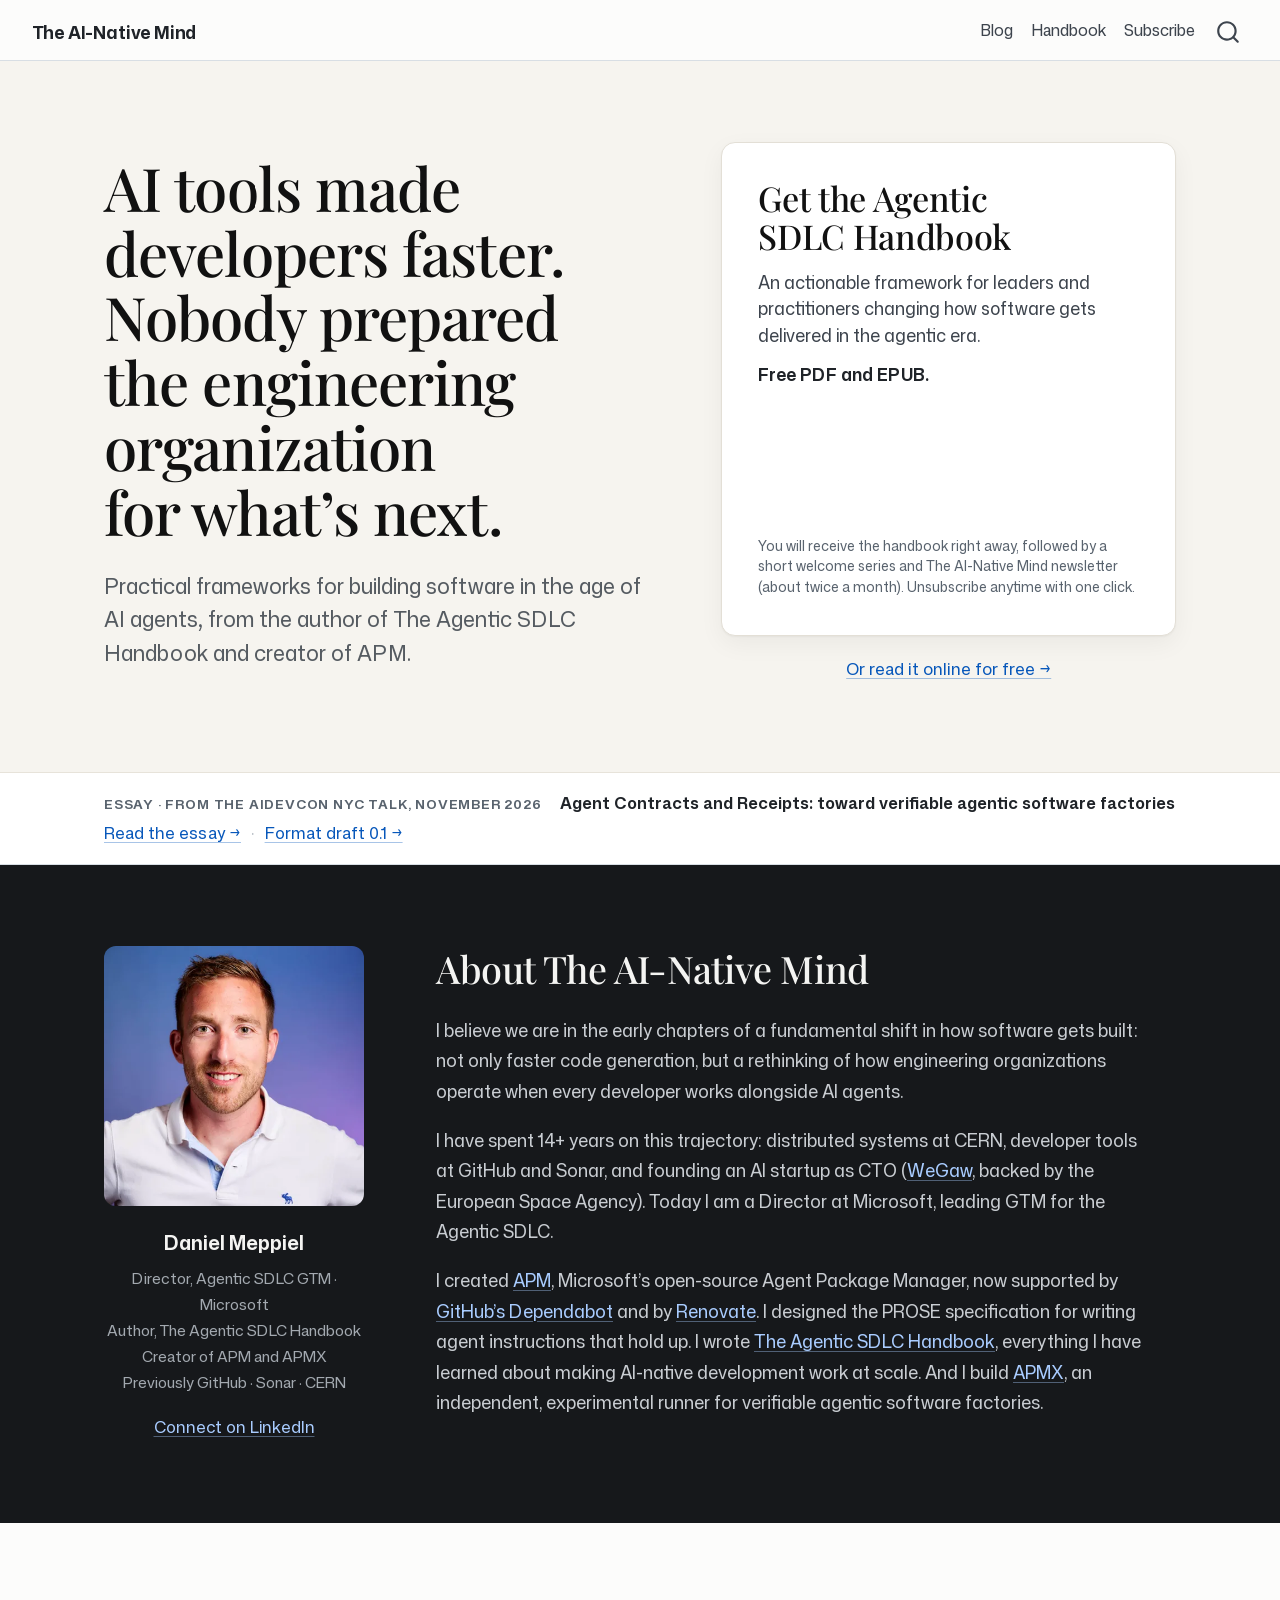
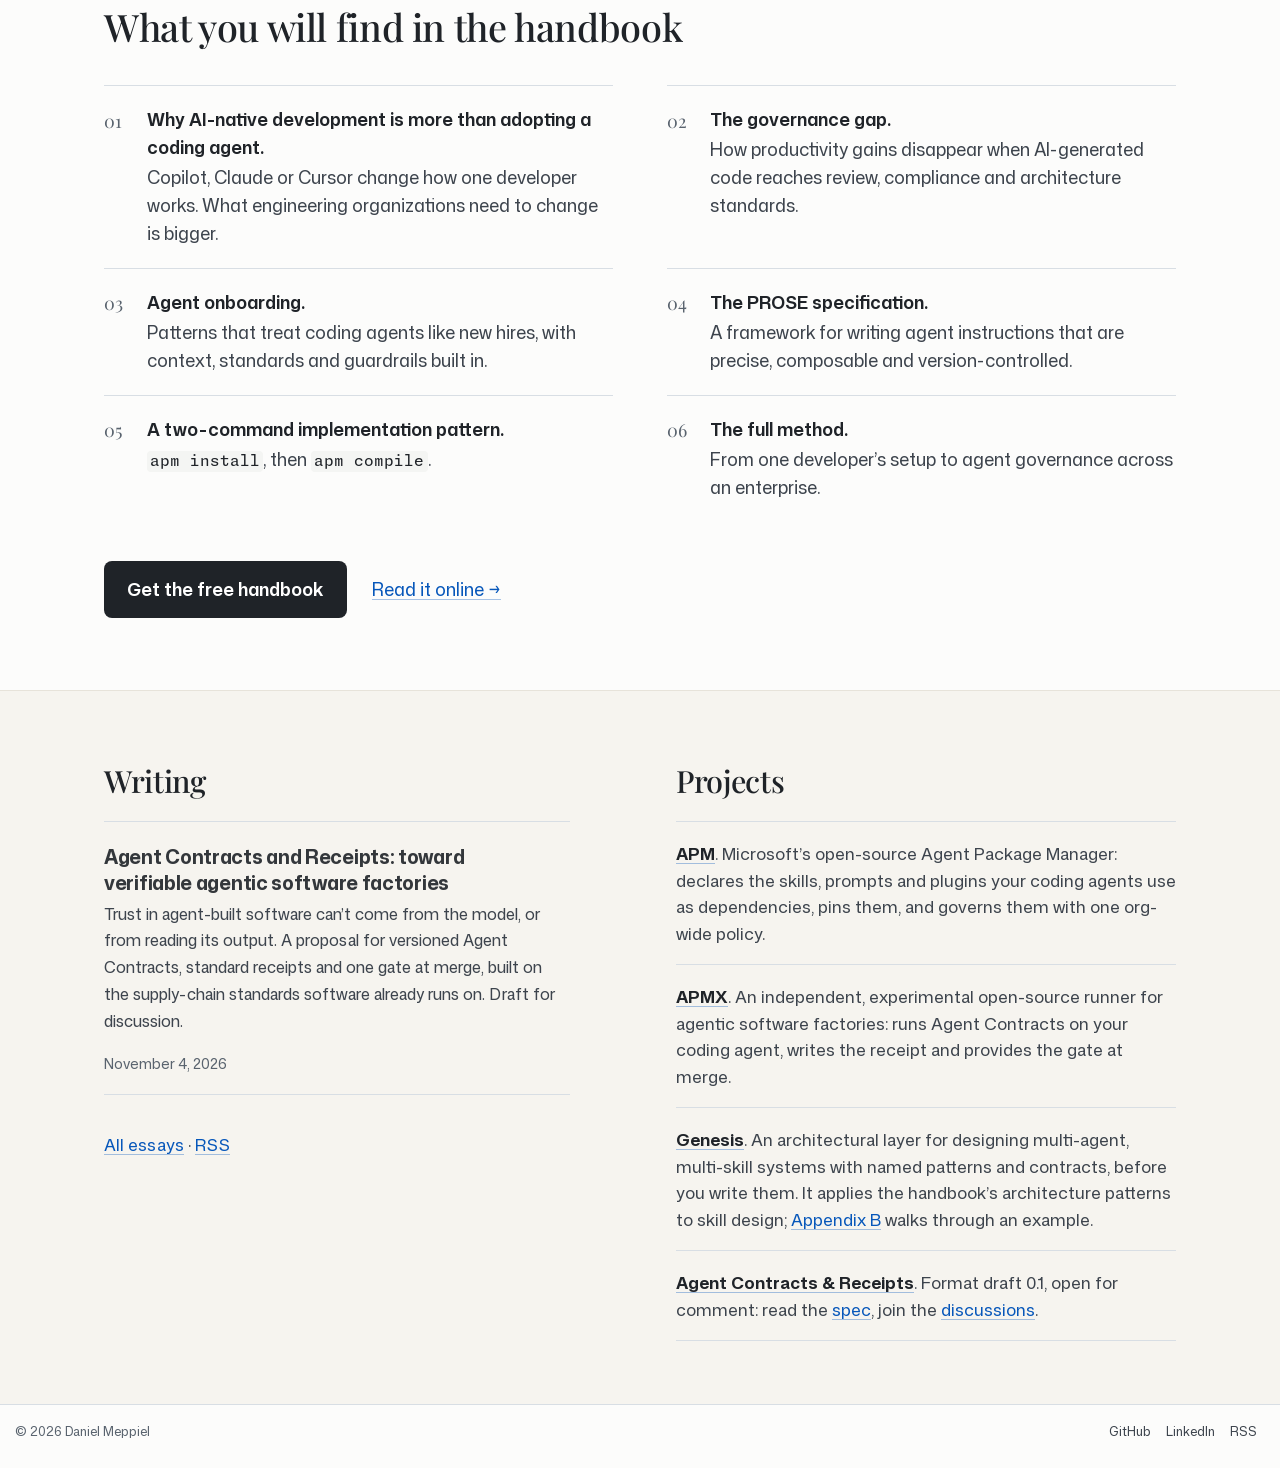
==== commit 14bc93ed: "Projects: add Genesis Co-authored-by: Copilot App <223556219+Copilot@users.noreply.github.com>" ====
--- a/docs/index.html
+++ b/docs/index.html
@@ -265,6 +265,7 @@
 <ul>
 <li><a href="https://github.com/microsoft/apm" class="project-name">APM</a>. Microsoft’s open-source Agent Package Manager: declares the skills, prompts and plugins your coding agents use as dependencies, pins them, and governs them with one org-wide policy.</li>
 <li><a href="https://github.com/danielmeppiel/apmx" class="project-name">APMX</a>. An independent, experimental open-source runner for agentic software factories: runs Agent Contracts on your coding agent, writes the receipt and provides the gate at merge.</li>
+<li><a href="https://github.com/danielmeppiel/genesis" class="project-name">Genesis</a>. An architectural layer for designing multi-agent, multi-skill systems with named patterns and contracts, before you write them. It applies the handbook’s architecture patterns to skill design; <a href="https://danielmeppiel.github.io/agentic-sdlc-handbook/handbook/appendix-b-genesis-worked-example.html?utm_source=theainativemind">Appendix B</a> walks through an example.</li>
 <li><a href="https://github.com/danielmeppiel/agent-contracts" class="project-name">Agent Contracts &amp; Receipts</a>. Format draft 0.1, open for comment: read the <a href="https://github.com/danielmeppiel/agent-contracts/tree/main/spec">spec</a>, join the <a href="https://github.com/danielmeppiel/agent-contracts/discussions">discussions</a>.</li>
 </ul>
 </div>
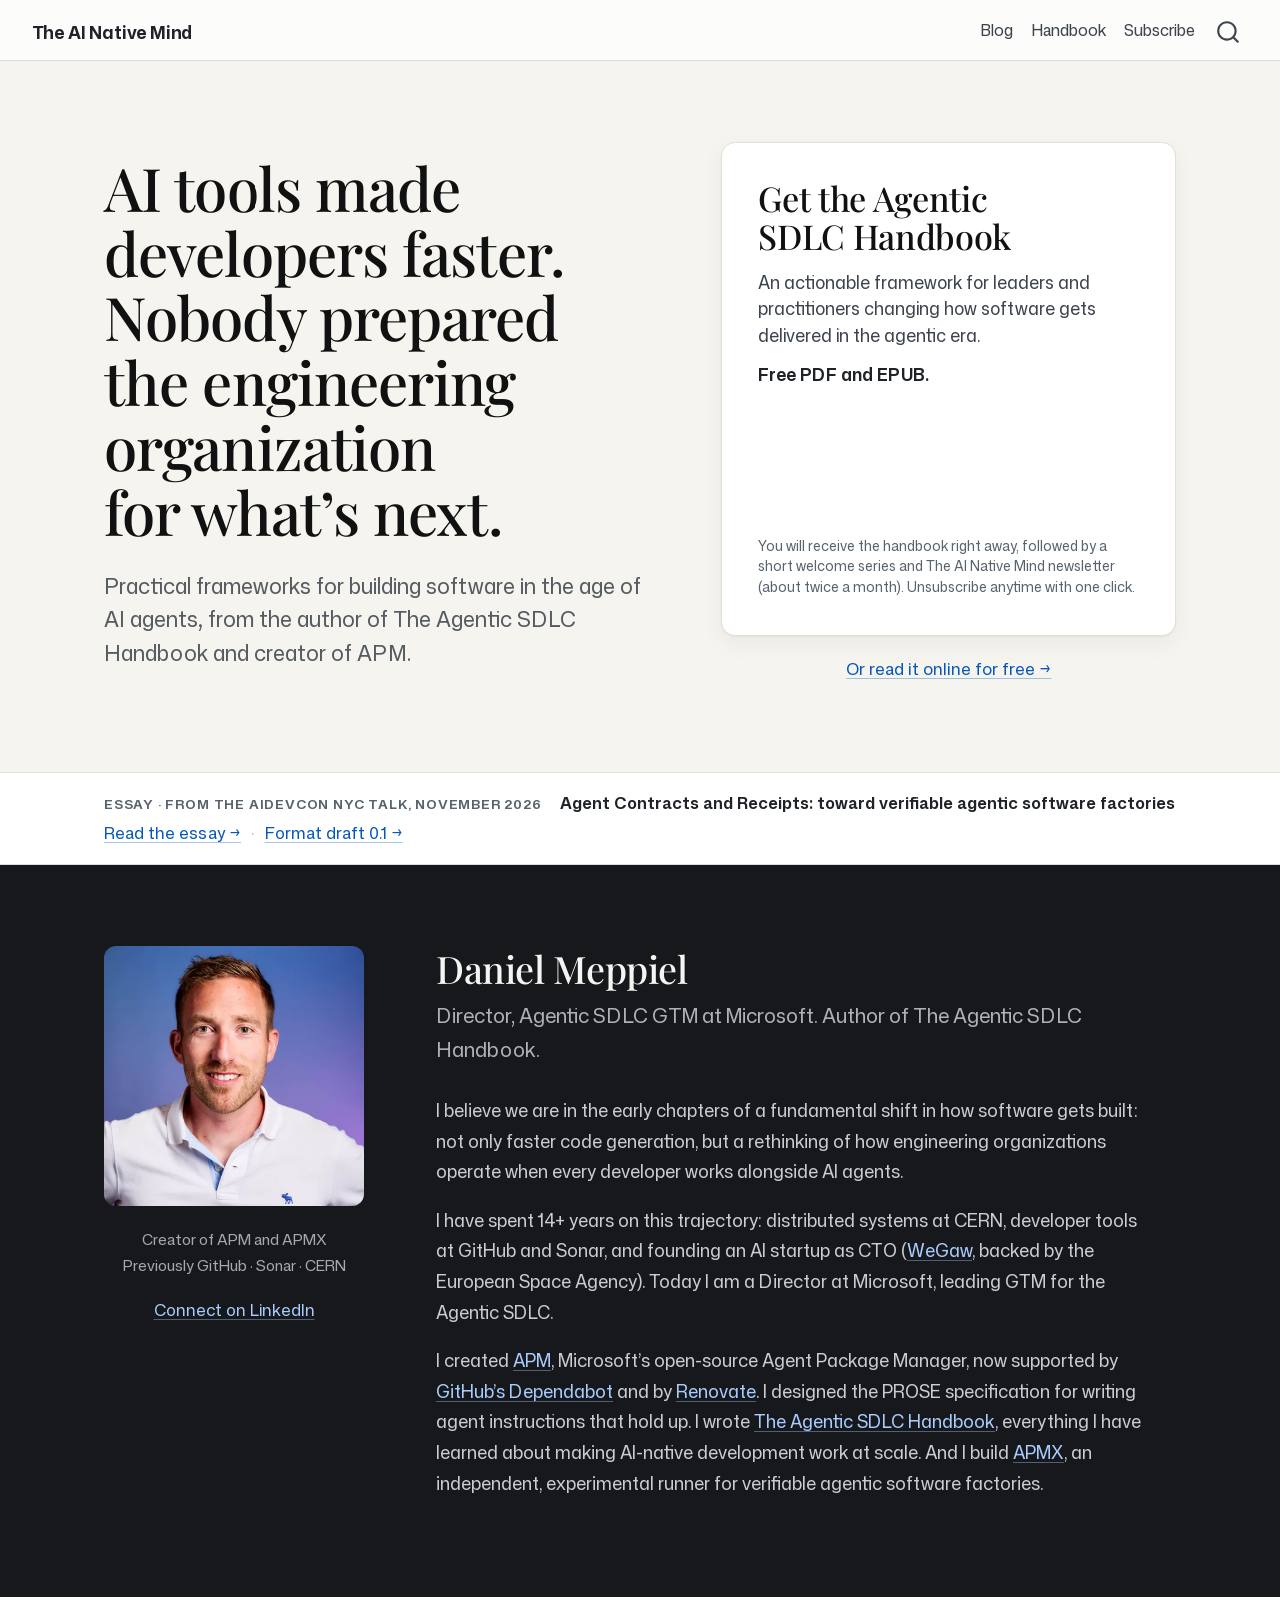
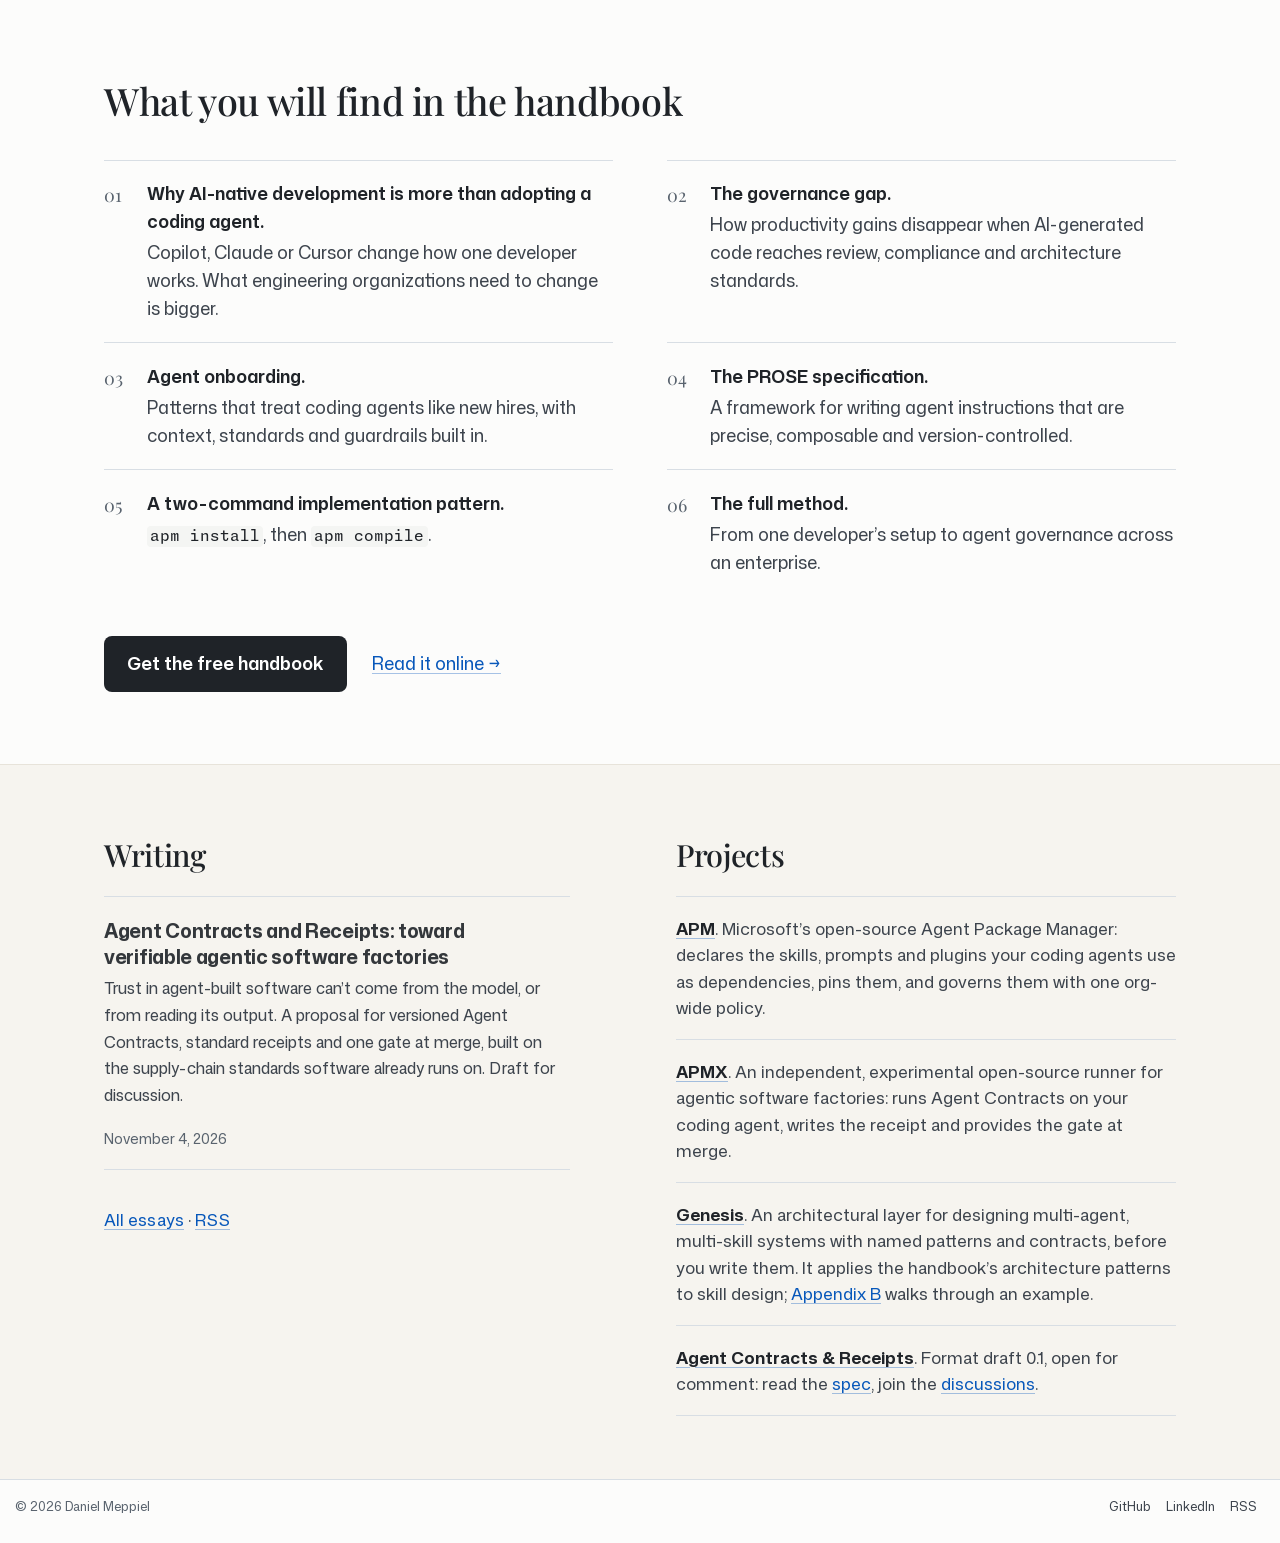
==== commit df247fa3: "Name as heading in About, brand 'The AI Native Mind', Google Analytics G-7FCHZL83JW Co-authored-by: " ====
--- a/docs/index.html
+++ b/docs/index.html
@@ -8,7 +8,7 @@
 
 <meta name="description" content="Practical frameworks for building software in the age of AI agents, from Daniel Meppiel, author of The Agentic SDLC Handbook and creator of APM. Get the free handbook.">
 
-<title>The Agentic SDLC Handbook · Daniel Meppiel – The AI-Native Mind</title>
+<title>The Agentic SDLC Handbook · Daniel Meppiel – The AI Native Mind</title>
 <style>
 /* Default styles provided by pandoc.
 ** See https://pandoc.org/MANUAL.html#variables-for-html for config info.
@@ -46,7 +46,7 @@
 <link href="site_libs/quarto-html/quarto-syntax-highlighting-f44e2a23cfc7e3415fe76e5e29364f08.css" rel="stylesheet" id="quarto-text-highlighting-styles">
 <script src="site_libs/bootstrap/bootstrap.min.js"></script>
 <link href="site_libs/bootstrap/bootstrap-icons.css" rel="stylesheet">
-<link href="site_libs/bootstrap/bootstrap-f00a60d0bd0a68527d88dd4123468457.min.css" rel="stylesheet" append-hash="true" id="quarto-bootstrap" data-mode="light">
+<link href="site_libs/bootstrap/bootstrap-5a009970eb035c845729030e99e4cd5a.min.css" rel="stylesheet" append-hash="true" id="quarto-bootstrap" data-mode="light">
 <script id="quarto-search-options" type="application/json">{
   "location": "navbar",
   "copy-button": false,
@@ -103,13 +103,22 @@
     }
   })
   </script>
+<script async="" src="https://www.googletagmanager.com/gtag/js?id=G-7FCHZL83JW"></script>
+
+<script type="text/javascript">
+
+window.dataLayer = window.dataLayer || [];
+function gtag(){dataLayer.push(arguments);}
+gtag('js', new Date());
+gtag('config', 'G-7FCHZL83JW', { 'anonymize_ip': true});
+</script>
 
 
 <link rel="stylesheet" href="assets/fonts.css">
 <meta property="og:title" content="The Agentic SDLC Handbook · Daniel Meppiel">
 <meta property="og:description" content="Practical frameworks for building software in the age of AI agents, from Daniel Meppiel, author of The Agentic SDLC Handbook and creator of APM. Get the free handbook.">
 <meta property="og:image" content="https://theainativemind.com/blog/agent-contracts-and-receipts/img/intent-in-evidence-out.png">
-<meta property="og:site_name" content="The AI-Native Mind">
+<meta property="og:site_name" content="The AI Native Mind">
 <meta property="og:locale" content="en_US">
 <meta property="og:image:height" content="900">
 <meta property="og:image:width" content="1600">
@@ -129,7 +138,7 @@
       <div class="navbar-container container-fluid">
       <div class="navbar-brand-container mx-auto">
     <a class="navbar-brand" href="./index.html">
-    <span class="navbar-title">The AI-Native Mind</span>
+    <span class="navbar-title">The AI Native Mind</span>
     </a>
   </div>
             <div id="quarto-search" class="" title="Search"></div>
@@ -181,7 +190,7 @@
 <!-- KIT_FORM_EMBED -->
 <script async="" data-uid="6bee764071" src="https://the-ai-native-mind.kit.com/6bee764071/index.js"></script>
 </div>
-<p><span class="fine">You will receive the handbook right away, followed by a short welcome series and The AI-Native Mind newsletter (about twice a month). Unsubscribe anytime with one click.</span></p>
+<p><span class="fine">You will receive the handbook right away, followed by a short welcome series and The AI Native Mind newsletter (about twice a month). Unsubscribe anytime with one click.</span></p>
 </div>
 <p><span class="read-online"><a href="https://danielmeppiel.github.io/agentic-sdlc-handbook/?utm_source=theainativemind">Or read it online for free →</a></span></p>
 </div>
@@ -199,14 +208,14 @@
   <source srcset="assets/img/daniel-meppiel.webp" type="image/webp">
   <img src="assets/img/daniel-meppiel.jpg" width="466" height="466" alt="Portrait of Daniel Meppiel" class="about-photo" loading="lazy">
 </picture>
-<p><span class="about-name">Daniel Meppiel</span></p>
 <div class="about-creds">
-<p>Director, Agentic SDLC GTM · Microsoft<br> Author, The Agentic SDLC Handbook<br> Creator of APM and APMX<br> Previously GitHub · Sonar · CERN</p>
+<p>Creator of APM and APMX<br> Previously GitHub · Sonar · CERN</p>
 </div>
 <p><a href="https://www.linkedin.com/in/danielmeppiel/" class="about-link">Connect on LinkedIn</a></p>
 </div>
-<section id="about-the-ai-native-mind" class="level2 about-text">
-<h2 data-anchor-id="about-the-ai-native-mind">About The AI-Native Mind</h2>
+<section id="daniel-meppiel" class="level2 about-text">
+<h2 data-anchor-id="daniel-meppiel">Daniel Meppiel</h2>
+<p><span class="about-role">Director, Agentic SDLC GTM at Microsoft. Author of The Agentic SDLC Handbook.</span></p>
 <p>I believe we are in the early chapters of a fundamental shift in how software gets built: not only faster code generation, but a rethinking of how engineering organizations operate when every developer works alongside AI agents.</p>
 <p>I have spent 14+ years on this trajectory: distributed systems at CERN, developer tools at GitHub and Sonar, and founding an AI startup as CTO (<a href="https://wegaw.com/">WeGaw</a>, backed by the European Space Agency). Today I am a Director at Microsoft, leading GTM for the Agentic SDLC.</p>
 <p>I created <a href="https://github.com/microsoft/apm">APM</a>, Microsoft’s open-source Agent Package Manager, now supported by <a href="https://github.blog/changelog/2026-11-03-dependabot-version-updates-support-agent-package-manager/">GitHub’s Dependabot</a> and by <a href="https://docs.renovatebot.com/modules/manager/apm/">Renovate</a>. I designed the PROSE specification for writing agent instructions that hold up. I wrote <a href="https://danielmeppiel.github.io/agentic-sdlc-handbook/?utm_source=theainativemind">The Agentic SDLC Handbook</a>, everything I have learned about making AI-native development work at scale. And I build <a href="https://github.com/danielmeppiel/apmx">APMX</a>, an independent, experimental runner for verifiable agentic software factories.</p>
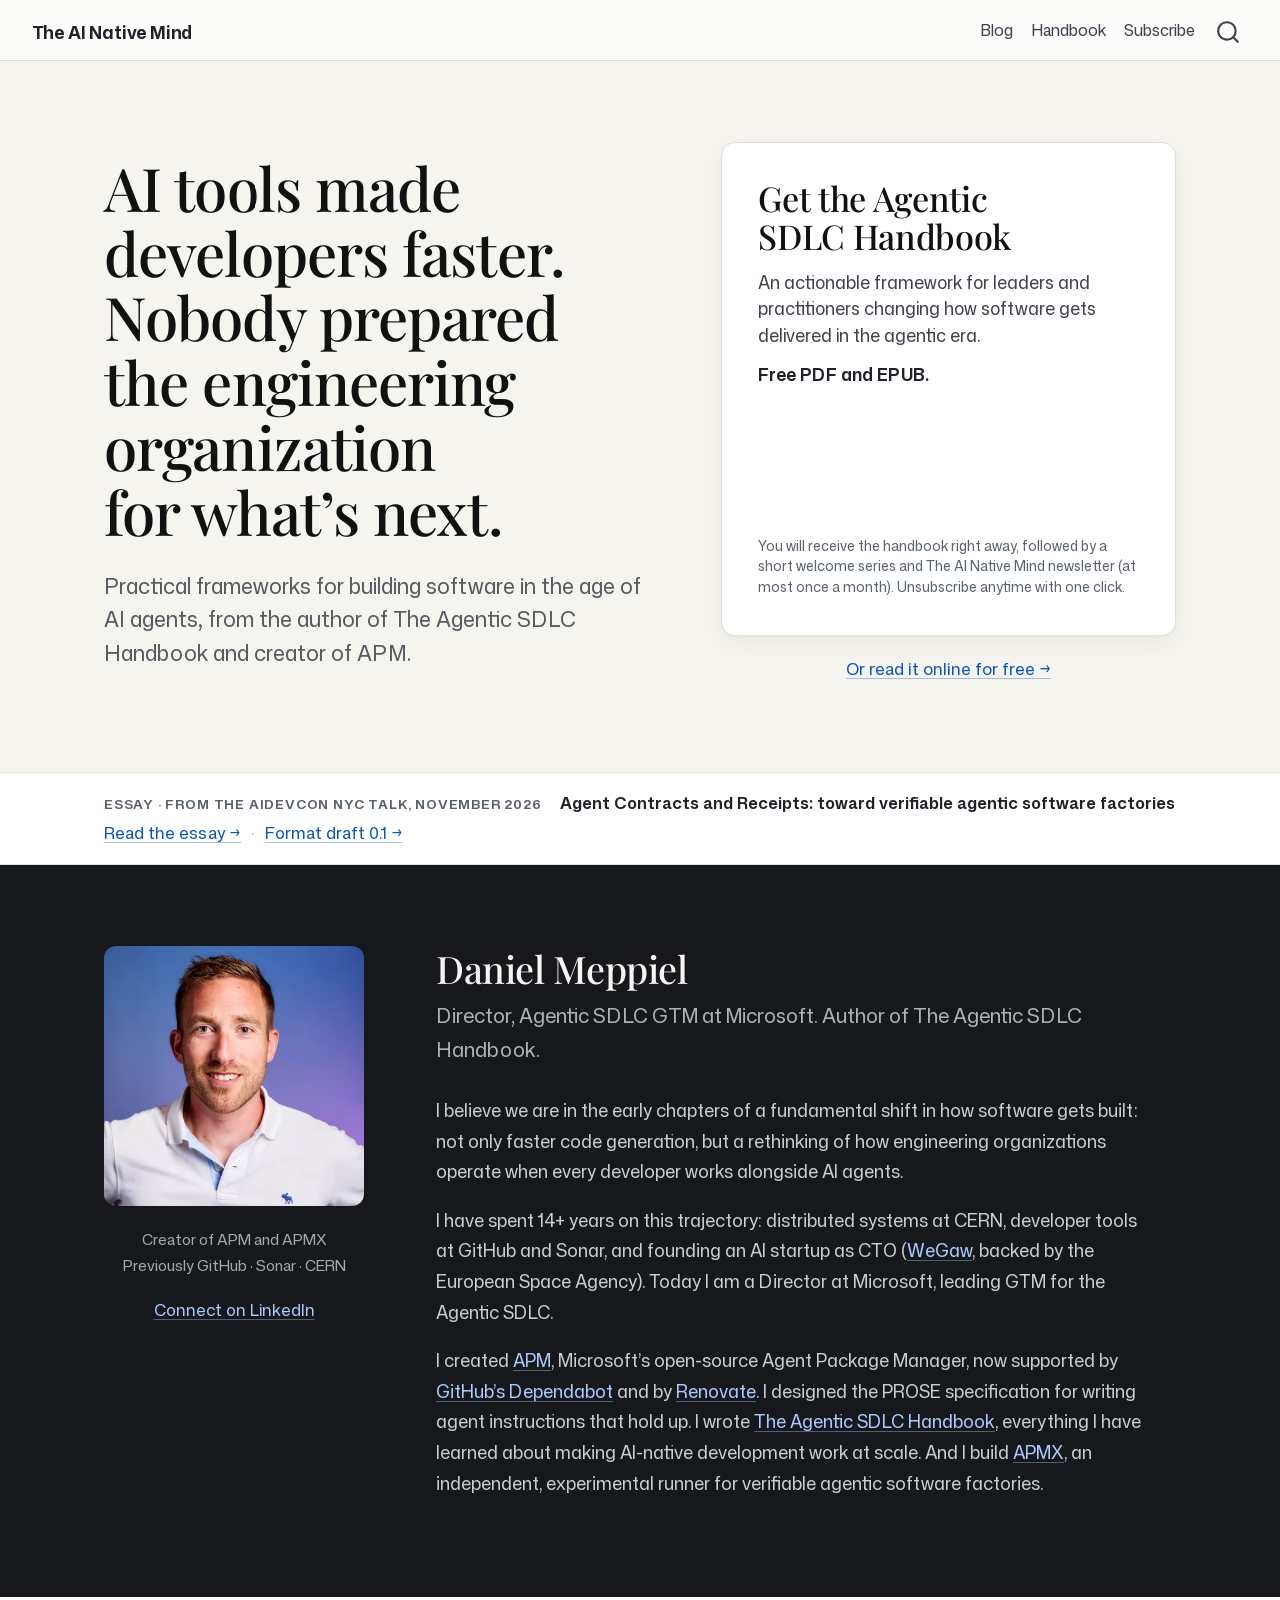
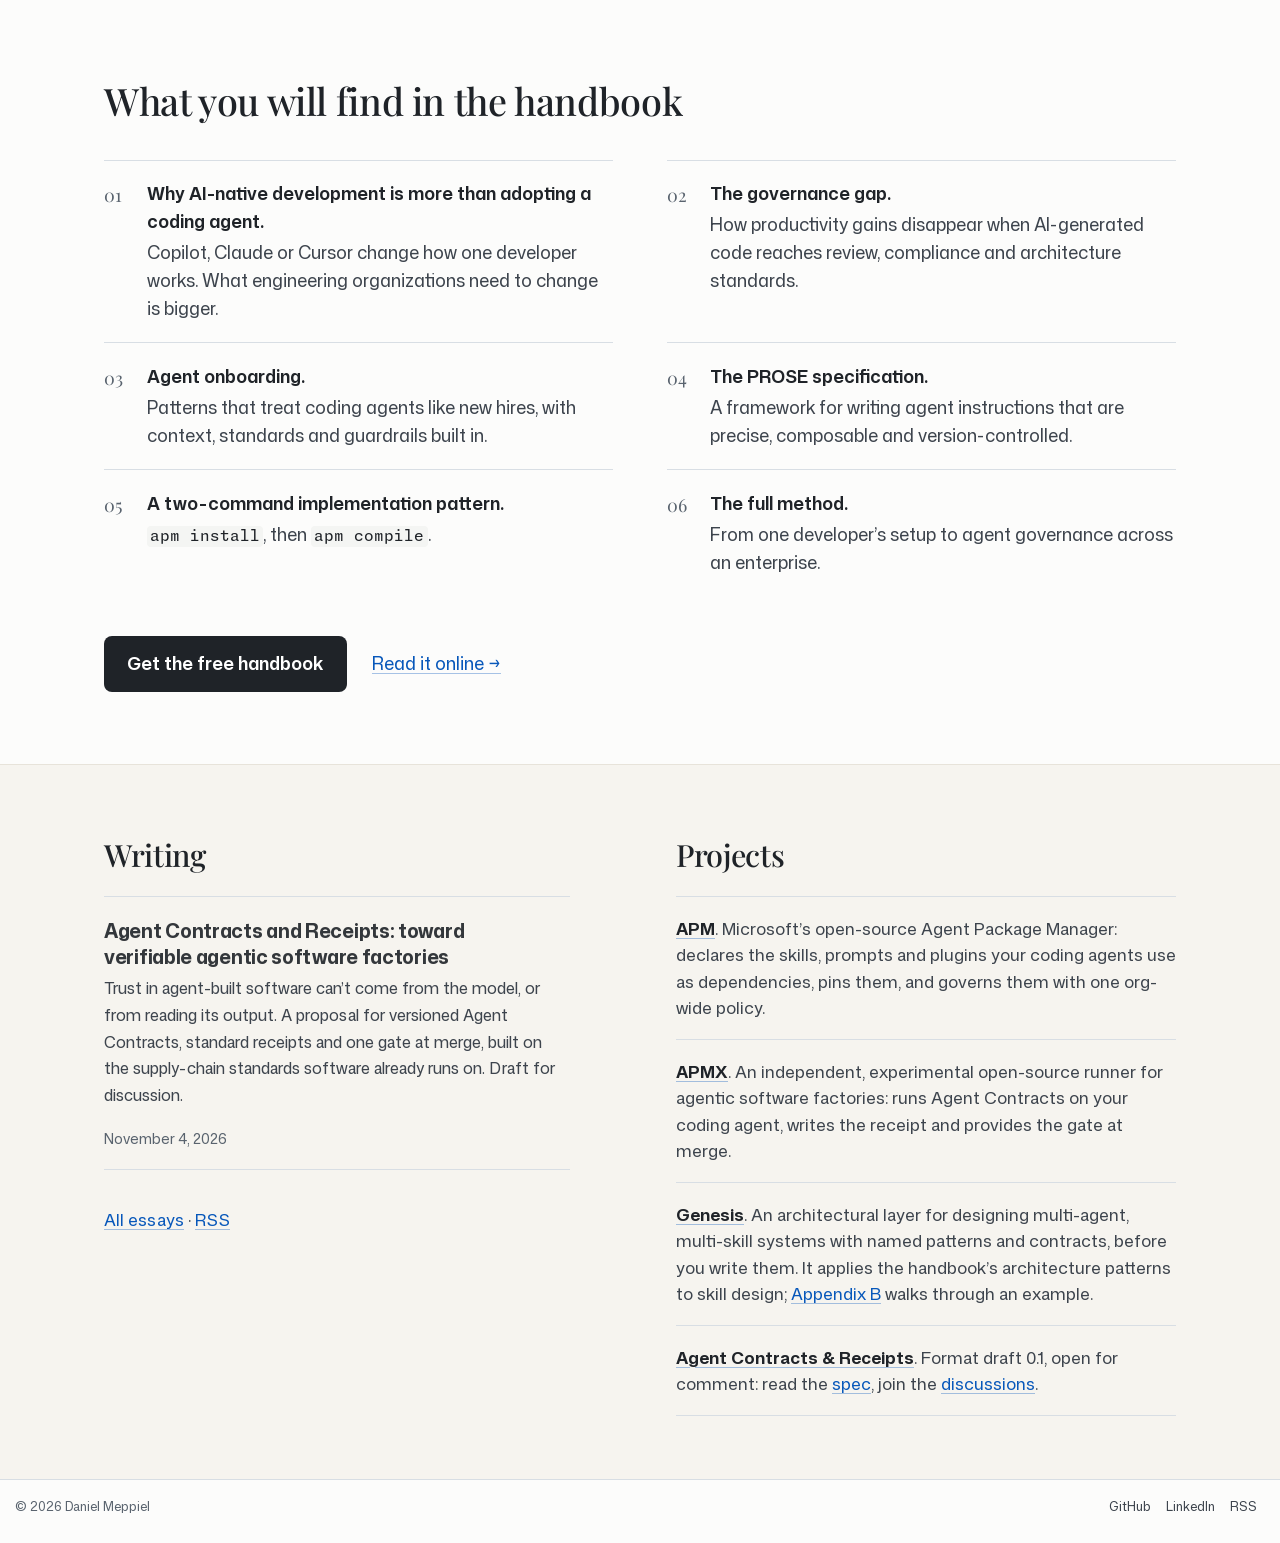
==== commit 21c8349c: "Newsletter frequency: at most once a month Co-authored-by: Copilot App <223556219+Copilot@users.nore" ====
--- a/docs/index.html
+++ b/docs/index.html
@@ -46,7 +46,7 @@
 <link href="site_libs/quarto-html/quarto-syntax-highlighting-f44e2a23cfc7e3415fe76e5e29364f08.css" rel="stylesheet" id="quarto-text-highlighting-styles">
 <script src="site_libs/bootstrap/bootstrap.min.js"></script>
 <link href="site_libs/bootstrap/bootstrap-icons.css" rel="stylesheet">
-<link href="site_libs/bootstrap/bootstrap-5a009970eb035c845729030e99e4cd5a.min.css" rel="stylesheet" append-hash="true" id="quarto-bootstrap" data-mode="light">
+<link href="site_libs/bootstrap/bootstrap-14f716cefc4c7703b749b7f3e8ff4fbb.min.css" rel="stylesheet" append-hash="true" id="quarto-bootstrap" data-mode="light">
 <script id="quarto-search-options" type="application/json">{
   "location": "navbar",
   "copy-button": false,
@@ -190,7 +190,7 @@
 <!-- KIT_FORM_EMBED -->
 <script async="" data-uid="6bee764071" src="https://the-ai-native-mind.kit.com/6bee764071/index.js"></script>
 </div>
-<p><span class="fine">You will receive the handbook right away, followed by a short welcome series and The AI Native Mind newsletter (about twice a month). Unsubscribe anytime with one click.</span></p>
+<p><span class="fine">You will receive the handbook right away, followed by a short welcome series and The AI Native Mind newsletter (at most once a month). Unsubscribe anytime with one click.</span></p>
 </div>
 <p><span class="read-online"><a href="https://danielmeppiel.github.io/agentic-sdlc-handbook/?utm_source=theainativemind">Or read it online for free →</a></span></p>
 </div>
@@ -246,7 +246,7 @@
 <h2 data-anchor-id="writing">Writing</h2>
 <div id="listing-post-list" class="quarto-listing quarto-listing-container-default">
 <div class="list quarto-listing-default">
-<div class="quarto-post image-right" data-index="0" data-categories="YWdlbnRpYy1zZGxjJTJDc3VwcGx5LWNoYWlu" data-listing-date-sort="1793768400000" data-listing-file-modified-sort="1793766540872" data-listing-date-modified-sort="NaN" data-listing-reading-time-sort="21" data-listing-word-count-sort="4009">
+<div class="quarto-post image-right" data-index="0" data-categories="YWdlbnRpYy1zZGxjJTJDc3VwcGx5LWNoYWlu" data-listing-date-sort="1793768400000" data-listing-file-modified-sort="1793796335569" data-listing-date-modified-sort="NaN" data-listing-reading-time-sort="21" data-listing-word-count-sort="4064">
 <div class="body">
 <h3 class="no-anchor listing-title">
 <a href="./blog/agent-contracts-and-receipts/index.html" class="no-external">Agent Contracts and Receipts: toward verifiable agentic software factories</a>
